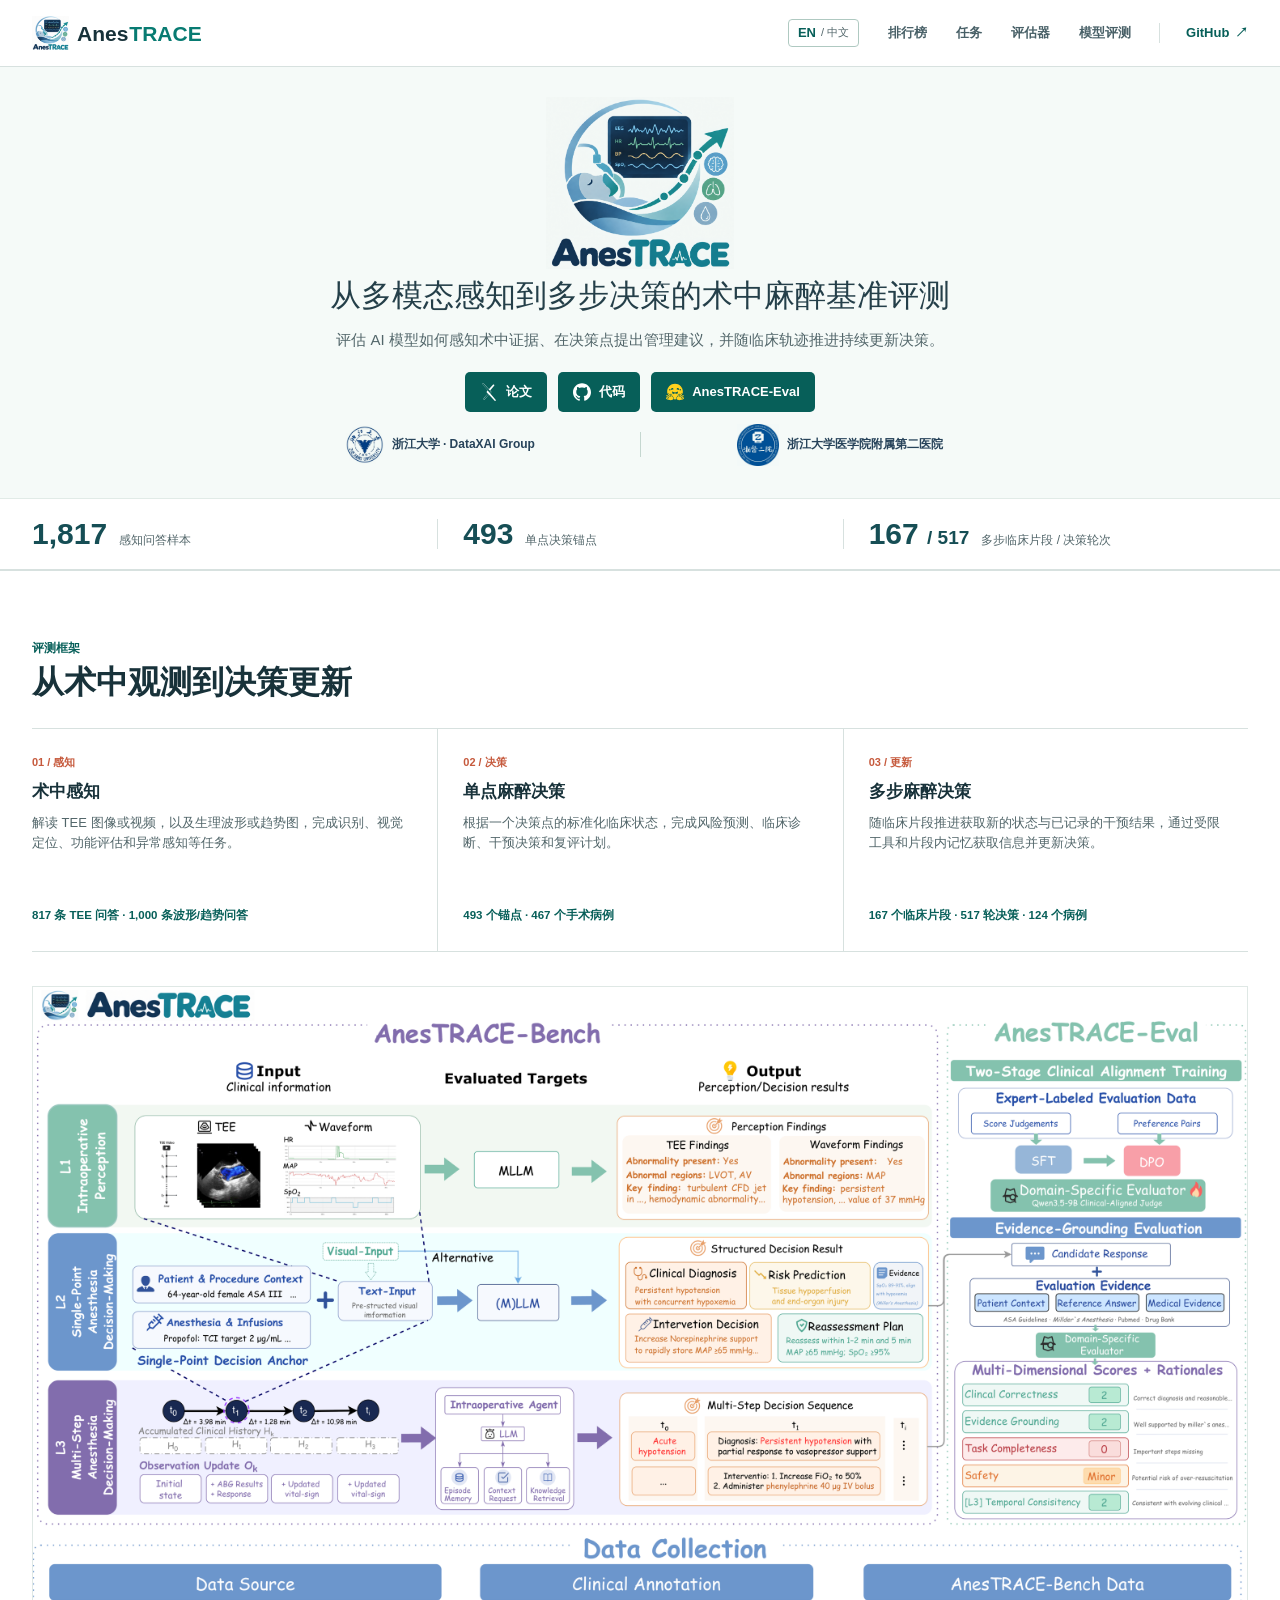
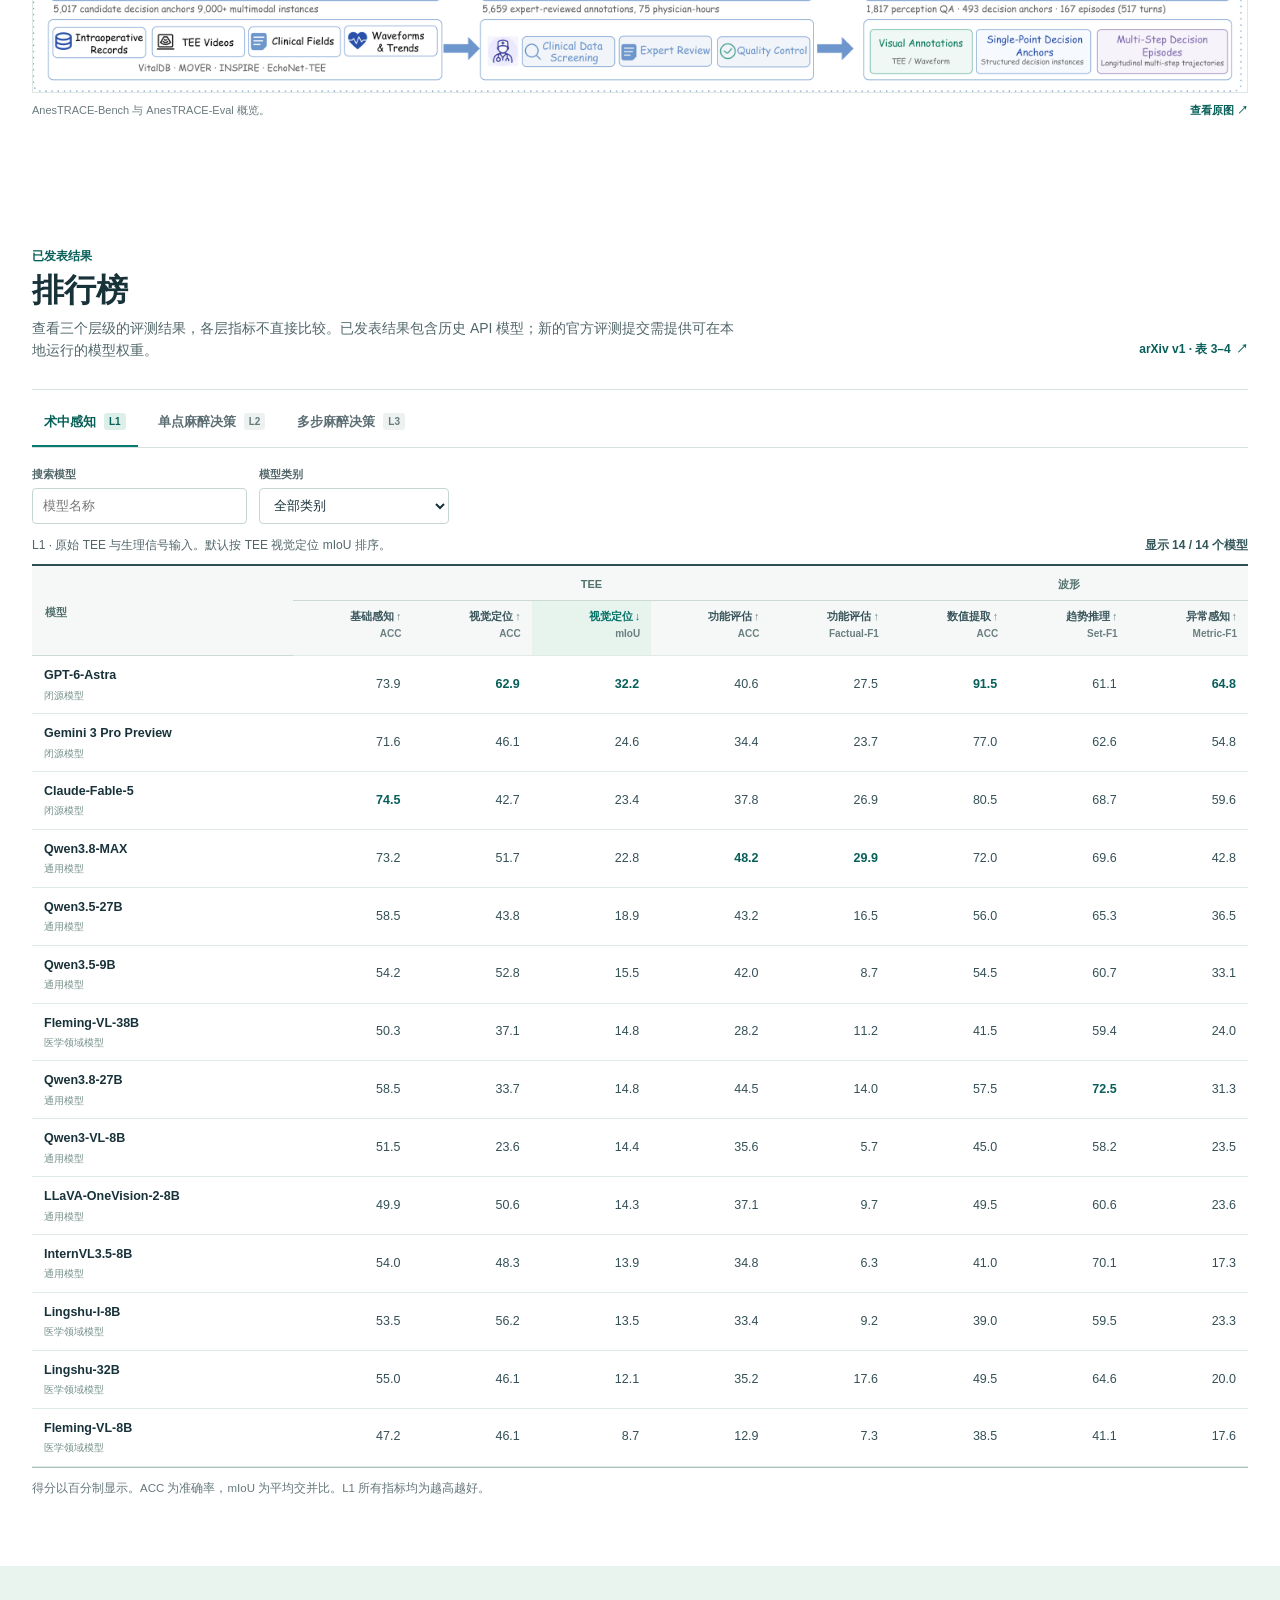
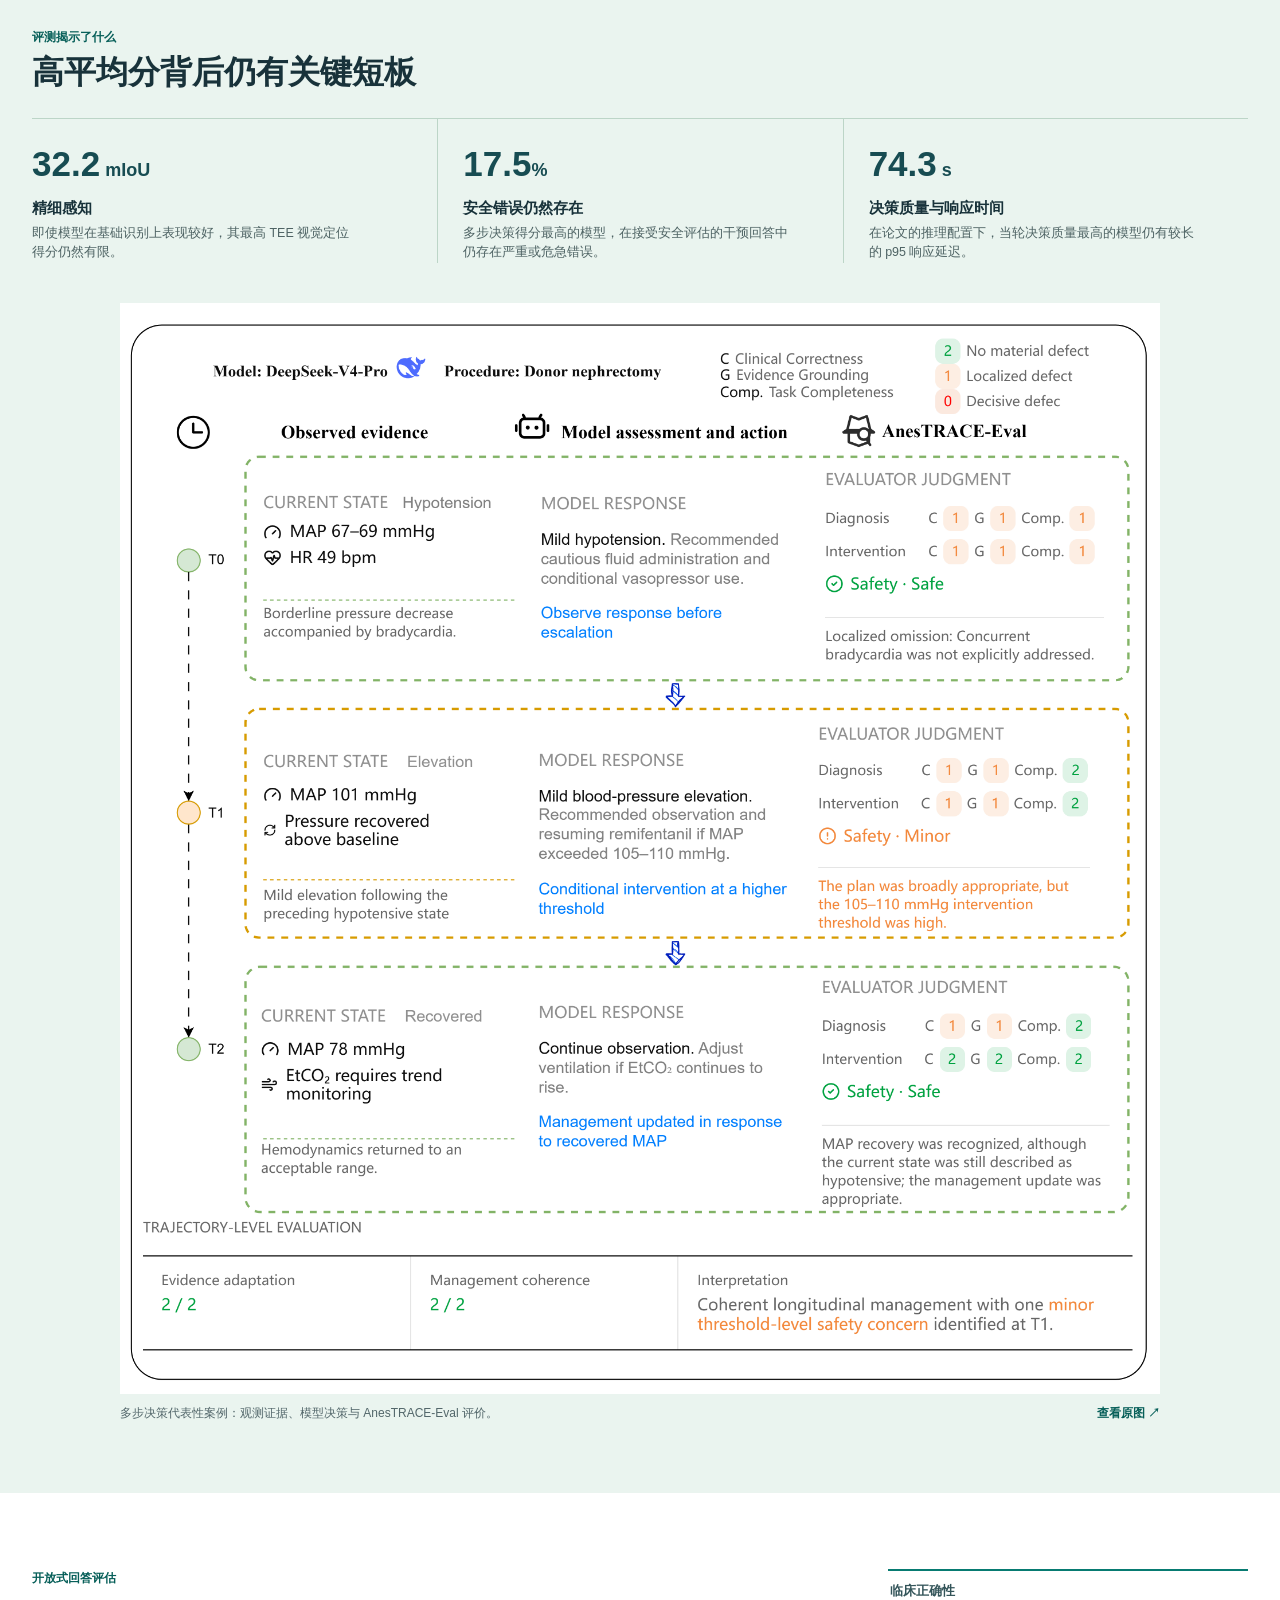
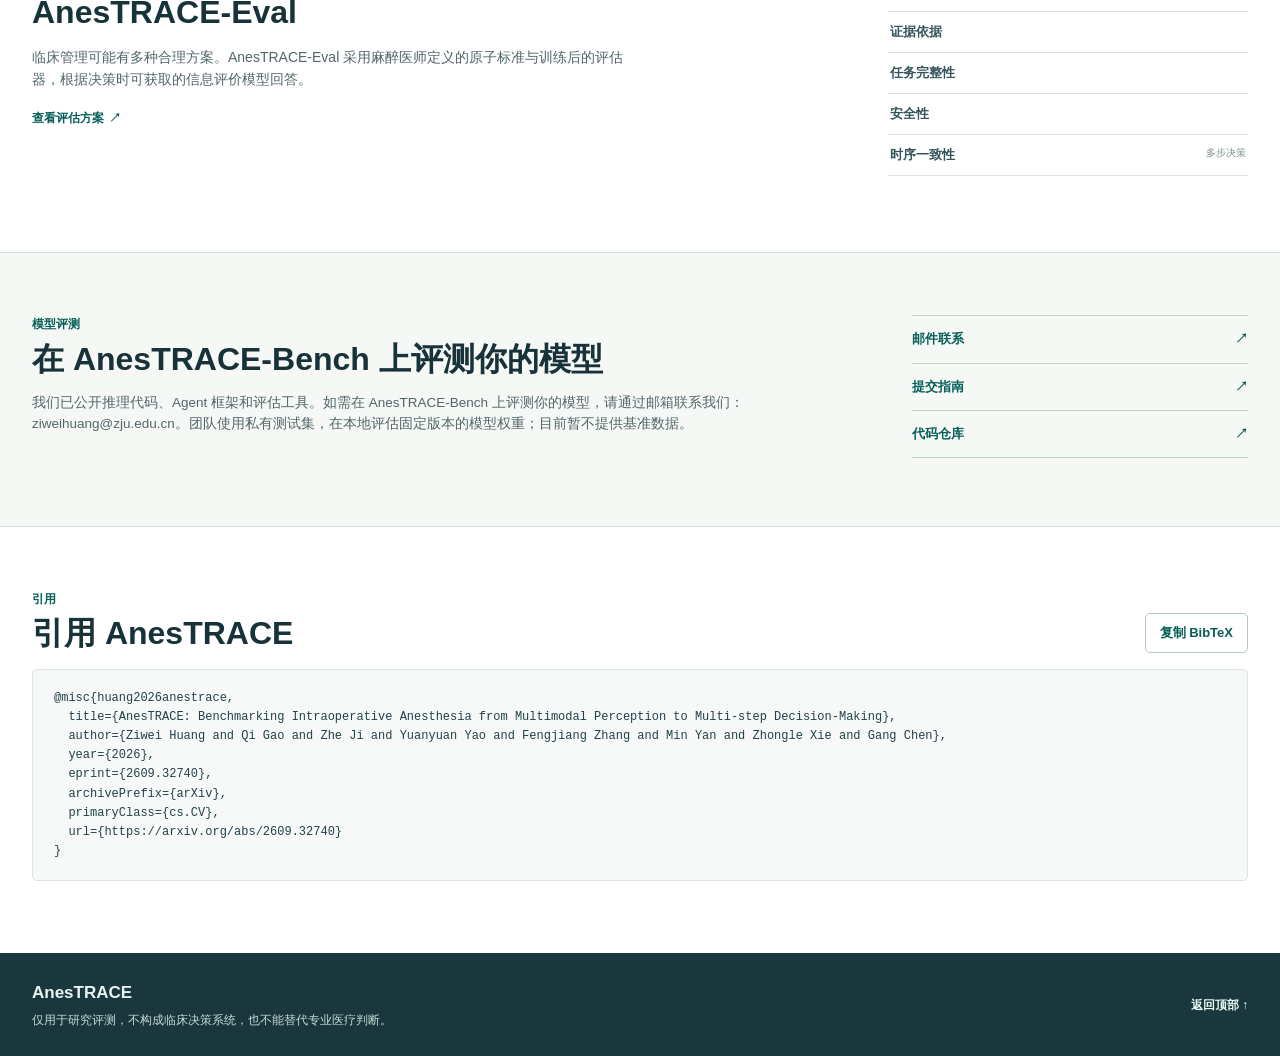
==== docs/zh.html @ 42a44058 "update website" ====
<!doctype html>
<html lang="zh-CN">
  <head>
    <meta charset="utf-8">
    <meta name="viewport" content="width=device-width, initial-scale=1">
    <meta name="theme-color" content="#f7faf8">
    <meta name="description" content="AnesTRACE 从术中多模态感知、单点麻醉决策和多步决策三个层级评估模型。查看论文、评测结果及模型提交方式。">
    <link rel="canonical" href="https://zjudbxai.github.io/AnesTRACE/zh.html">
    <link rel="alternate" hreflang="en" href="https://zjudbxai.github.io/AnesTRACE/">
    <link rel="alternate" hreflang="zh-CN" href="https://zjudbxai.github.io/AnesTRACE/zh.html">
    <link rel="icon" href="assets/favicon.svg" type="image/svg+xml">
    <link rel="stylesheet" href="styles.css">
    <script src="leaderboard-data.js" defer></script>
    <script src="app.js" defer></script>
    <title>AnesTRACE | 术中麻醉基准评测</title>
  </head>
  <body>
    <a class="skip-link" href="#main">跳转至正文</a>
    <header class="site-header">
      <div class="shell header-inner">
        <a class="brand" href="#top" aria-label="AnesTRACE 首页"><img class="brand-image" src="assets/anestrace-primary-logo.png" alt="" width="1165" height="1067">Anes<span>TRACE</span></a>
        <nav class="site-nav" aria-label="主导航">
          <a class="language-switch" href="index.html" lang="en" hreflang="en" aria-label="Switch to English">EN <span aria-hidden="true">/ 中文</span></a>
          <a href="#leaderboard">排行榜</a>
          <a href="#benchmark">任务</a>
          <a href="#evaluation">评估器</a>
          <a href="#access">模型评测</a>
        </nav>
        <a class="header-code" href="https://github.com/zjuDBxAI/AnesTRACE" target="_blank" rel="noopener noreferrer">GitHub <span aria-hidden="true">↗</span></a>
      </div>
    </header>

    <main id="main">
      <section class="hero" id="top" aria-labelledby="hero-heading">
        <div class="shell hero-inner">
          <h1 id="hero-heading"><img class="hero-logo" src="assets/anestrace-primary-logo.png" alt="AnesTRACE" width="1165" height="1067"></h1>
          <p class="paper-title">从多模态感知到多步决策的术中麻醉基准评测</p>
          <p class="hero-description">评估 AI 模型如何感知术中证据、在决策点提出管理建议，并随临床轨迹推进持续更新决策。</p>
          <div class="hero-actions" aria-label="论文资源">
            <a class="button button-primary" href="https://arxiv.org/pdf/2609.32740" target="_blank" rel="noopener noreferrer"><img class="button-icon" src="assets/anestrace-arxiv-icon.svg" alt="" width="24" height="24">论文</a>
            <a class="button button-primary" href="https://github.com/zjuDBxAI/AnesTRACE" target="_blank" rel="noopener noreferrer"><img class="button-icon" src="assets/anestrace-github-icon.svg" alt="" width="24" height="24">代码</a>
            <a class="button button-primary" href="https://huggingface.co/DataXAI/AnesTRACE-Eval" target="_blank" rel="noopener noreferrer"><img class="button-icon button-icon-color" src="assets/anestrace-huggingface-icon.svg" alt="" width="24" height="24">AnesTRACE-Eval</a>
          </div>
          <div class="affiliations" aria-label="研究单位">
            <a class="affiliation affiliation-zju" href="https://www.zju.edu.cn/" target="_blank" rel="noopener noreferrer" title="浙江大学 · DataXAI Group">
              <img src="assets/zhejiang-university.png" alt="浙江大学校徽" width="318" height="253">
              <span>浙江大学 · DataXAI Group</span>
            </a>
            <span class="affiliation-divider" aria-hidden="true"></span>
            <a class="affiliation affiliation-sahzu" href="https://en.z2hospital.com/" target="_blank" rel="noopener noreferrer" title="浙江大学医学院附属第二医院">
              <img class="hospital-emblem" src="assets/Zhe.jpg" alt="浙江大学医学院附属第二医院院徽" width="800" height="800">
              <span>浙江大学医学院附属第二医院</span>
            </a>
          </div>
        </div>
      </section>

      <div class="facts-band" aria-label="基准规模">
        <div class="shell facts-grid">
          <div class="fact"><span class="fact-value">1,817</span><span class="fact-label">感知问答样本</span></div>
          <div class="fact"><span class="fact-value">493</span><span class="fact-label">单点决策锚点</span></div>
          <div class="fact"><span class="fact-value">167 <small>/ 517</small></span><span class="fact-label">多步临床片段 / 决策轮次</span></div>
        </div>
      </div>

      <section class="section benchmark-section" id="benchmark" aria-labelledby="benchmark-heading">
        <div class="shell">
          <div class="section-heading narrow-heading">
            <div><p class="section-kicker">评测框架</p><h2 id="benchmark-heading">从术中观测到决策更新</h2></div>
          </div>
          <div class="level-grid">
            <article class="level"><p class="level-number">01 / 感知</p><h3>术中感知</h3><p>解读 TEE 图像或视频，以及生理波形或趋势图，完成识别、视觉定位、功能评估和异常感知等任务。</p><span class="level-count">817 条 TEE 问答 · 1,000 条波形/趋势问答</span></article>
            <article class="level"><p class="level-number">02 / 决策</p><h3>单点麻醉决策</h3><p>根据一个决策点的标准化临床状态，完成风险预测、临床诊断、干预决策和复评计划。</p><span class="level-count">493 个锚点 · 467 个手术病例</span></article>
            <article class="level"><p class="level-number">03 / 更新</p><h3>多步麻醉决策</h3><p>随临床片段推进获取新的状态与已记录的干预结果，通过受限工具和片段内记忆获取信息并更新决策。</p><span class="level-count">167 个临床片段 · 517 轮决策 · 124 个病例</span></article>
          </div>
          <figure class="overview-figure">
            <a href="assets/anestrace-overview.png" target="_blank" rel="noopener noreferrer" aria-label="查看 AnesTRACE 概览原图"><img src="assets/anestrace-overview-preview.png" alt="AnesTRACE 概览：三个评测层级、专家审核的数据流程和 AnesTRACE-Eval" width="3000" height="1741"></a>
            <figcaption>AnesTRACE-Bench 与 AnesTRACE-Eval 概览。 <a href="assets/anestrace-overview.png" target="_blank" rel="noopener noreferrer">查看原图 <span aria-hidden="true">↗</span></a></figcaption>
          </figure>
        </div>
      </section>

      <section class="section leaderboard-section" id="leaderboard" aria-labelledby="leaderboard-heading">
        <div class="shell">
          <div class="section-heading">
            <div>
              <p class="section-kicker">已发表结果</p>
              <h2 id="leaderboard-heading">排行榜</h2>
              <p class="section-intro">查看三个层级的评测结果，各层指标不直接比较。已发表结果包含历史 API 模型；新的官方评测提交需提供可在本地运行的模型权重。</p>
            </div>
            <a class="source-link" href="https://arxiv.org/pdf/2609.32740v1" target="_blank" rel="noopener noreferrer">arXiv v1 · 表 3–4 <span aria-hidden="true">↗</span></a>
          </div>

          <div class="leaderboard-controls">
            <div class="tabs" role="tablist" aria-label="评测层级">
              <button class="tab" type="button" role="tab" id="tab-perception" aria-controls="leaderboard-panel" aria-selected="true" data-level="perception">术中感知 <span>L1</span></button>
              <button class="tab" type="button" role="tab" id="tab-single" aria-controls="leaderboard-panel" aria-selected="false" data-level="single" tabindex="-1">单点麻醉决策 <span>L2</span></button>
              <button class="tab" type="button" role="tab" id="tab-multi" aria-controls="leaderboard-panel" aria-selected="false" data-level="multi" tabindex="-1">多步麻醉决策 <span>L3</span></button>
            </div>
            <div class="filters">
              <label class="field" for="model-search"><span>搜索模型</span><input id="model-search" type="search" placeholder="模型名称" autocomplete="off"></label>
              <label class="field" for="category-filter"><span>模型类别</span><select id="category-filter"><option value="all">全部类别</option><option value="proprietary">闭源模型</option><option value="general">通用模型</option><option value="medical">医学领域模型</option></select></label>
            </div>
          </div>
          <div id="leaderboard-panel" role="tabpanel" aria-labelledby="tab-perception">
            <div class="table-meta"><p id="table-context" aria-live="polite"></p><p id="table-count" aria-live="polite"></p></div>
            <div class="table-scroll" tabindex="0" role="region" aria-label="可横向滚动的排行榜">
              <table id="leaderboard-table"><caption class="sr-only">AnesTRACE-Bench 已发表模型评测结果</caption><thead></thead><tbody></tbody></table>
            </div>
            <p class="table-footnote" id="table-footnote"></p>
          </div>
        </div>
      </section>

      <section class="section findings-section" aria-labelledby="findings-heading">
        <div class="shell">
          <p class="section-kicker">评测揭示了什么</p>
          <h2 id="findings-heading">高平均分背后仍有关键短板</h2>
          <div class="findings-grid">
            <div class="finding"><span class="finding-number">32.2<span class="finding-unit"> mIoU</span></span><h3>精细感知</h3><p>即使模型在基础识别上表现较好，其最高 TEE 视觉定位得分仍然有限。</p></div>
            <div class="finding"><span class="finding-number">17.5<span class="finding-unit">%</span></span><h3>安全错误仍然存在</h3><p>多步决策得分最高的模型，在接受安全评估的干预回答中仍存在严重或危急错误。</p></div>
            <div class="finding"><span class="finding-number">74.3<span class="finding-unit"> s</span></span><h3>决策质量与响应时间</h3><p>在论文的推理配置下，当轮决策质量最高的模型仍有较长的 p95 响应延迟。</p></div>
          </div>
          <figure class="case-study-figure">
            <div class="case-study-scroll" tabindex="0" role="region" aria-label="可横向滚动的多步决策案例图">
              <a href="assets/representative-l3-evaluation-trajectory.png" target="_blank" rel="noopener noreferrer" aria-label="查看多步决策案例原图"><img src="assets/representative-l3-evaluation-trajectory.png" alt="DeepSeek-V4-Pro 代表性临床片段：三个决策点的观测证据、模型决策和 AnesTRACE-Eval 评价" width="3628" height="3808" loading="lazy"></a>
            </div>
            <figcaption>多步决策代表性案例：观测证据、模型决策与 AnesTRACE-Eval 评价。 <a href="assets/representative-l3-evaluation-trajectory.png" target="_blank" rel="noopener noreferrer">查看原图 <span aria-hidden="true">↗</span></a></figcaption>
          </figure>
        </div>
      </section>

      <section class="section eval-section" id="evaluation" aria-labelledby="evaluation-heading">
        <div class="shell eval-layout">
          <div><p class="section-kicker">开放式回答评估</p><h2 id="evaluation-heading">AnesTRACE-Eval</h2><p>临床管理可能有多种合理方案。AnesTRACE-Eval 采用麻醉医师定义的原子标准与训练后的评估器，根据决策时可获取的信息评价模型回答。</p><a class="text-link" href="https://arxiv.org/pdf/2609.32740" target="_blank" rel="noopener noreferrer">查看评估方案 <span aria-hidden="true">↗</span></a></div>
          <div class="eval-dimensions" aria-label="评估维度"><span>临床正确性</span><span>证据依据</span><span>任务完整性</span><span>安全性</span><span>时序一致性 <small>多步决策</small></span></div>
        </div>
      </section>

      <section class="section access-section" id="access" aria-labelledby="access-heading">
        <div class="shell access-layout">
          <div>
            <p class="section-kicker">模型评测</p>
            <h2 id="access-heading">在 AnesTRACE-Bench 上评测你的模型</h2>
            <p>我们已公开推理代码、Agent 框架和评估工具。如需在 AnesTRACE-Bench 上评测你的模型，请通过邮箱联系我们：<a href="mailto:ziweihuang@zju.edu.cn">ziweihuang@zju.edu.cn</a>。团队使用私有测试集，在本地评估固定版本的模型权重；目前暂不提供基准数据。</p>
          </div>
          <div class="access-links">
            <a href="mailto:ziweihuang@zju.edu.cn">邮件联系 <span aria-hidden="true">↗</span></a>
            <a href="https://github.com/zjuDBxAI/AnesTRACE/blob/main/README.md" target="_blank" rel="noopener noreferrer">提交指南 <span aria-hidden="true">↗</span></a>
            <a href="https://github.com/zjuDBxAI/AnesTRACE" target="_blank" rel="noopener noreferrer">代码仓库 <span aria-hidden="true">↗</span></a>
          </div>
        </div>
      </section>

      <section class="section citation-section" id="citation" aria-labelledby="citation-heading">
        <div class="shell"><div class="citation-heading"><div><p class="section-kicker">引用</p><h2 id="citation-heading">引用 AnesTRACE</h2></div><button id="copy-citation" class="button button-outline" type="button">复制 BibTeX</button></div><pre id="bibtex"><code>@misc{huang2026anestrace,
  title={AnesTRACE: Benchmarking Intraoperative Anesthesia from Multimodal Perception to Multi-step Decision-Making},
  author={Ziwei Huang and Qi Gao and Zhe Ji and Yuanyuan Yao and Fengjiang Zhang and Min Yan and Zhongle Xie and Gang Chen},
  year={2026},
  eprint={2609.32740},
  archivePrefix={arXiv},
  primaryClass={cs.CV},
  url={https://arxiv.org/abs/2609.32740}
}</code></pre></div>
      </section>
    </main>

    <footer class="site-footer"><div class="shell footer-inner"><div><strong>AnesTRACE</strong><p>仅用于研究评测，不构成临床决策系统，也不能替代专业医疗判断。</p></div><a href="#top">返回顶部 ↑</a></div></footer>
  </body>
</html>
---- docs/styles.css ----
:root {
  color-scheme: light;
  --ink: #18323a;
  --muted: #52666a;
  --line: #d7e1df;
  --teal: #087b72;
  --teal-dark: #075f59;
  --coral: #c65a3d;
  --paper: #ffffff;
  --mist: #f2f8f5;
  --blue: #335f86;
}

* { box-sizing: border-box; }
html { scroll-behavior: smooth; }
body { margin: 0; background: var(--paper); color: var(--ink); font-family: -apple-system, BlinkMacSystemFont, "Segoe UI", Arial, sans-serif; line-height: 1.55; }
button, input, select { font: inherit; }
button { cursor: pointer; }
a { color: inherit; text-decoration: none; }
a:hover { color: var(--teal-dark); }
img { max-width: 100%; }
::selection { background: #b8e7da; color: #102a30; }
:focus-visible { outline: 3px solid #1a9690; outline-offset: 3px; }
.shell { width: min(100% - 64px, 1320px); margin-inline: auto; }
.sr-only { position: absolute; width: 1px; height: 1px; padding: 0; margin: -1px; overflow: hidden; clip: rect(0, 0, 0, 0); white-space: nowrap; border: 0; }
.skip-link { position: absolute; top: -80px; left: 16px; z-index: 30; background: var(--ink); color: white; padding: 10px 14px; }
.skip-link:focus { top: 12px; }

.site-header { position: sticky; top: 0; z-index: 20; background: rgba(255, 255, 255, .96); border-bottom: 1px solid var(--line); backdrop-filter: blur(10px); }
.header-inner { display: flex; align-items: center; min-height: 66px; gap: 28px; }
.brand { display: inline-flex; align-items: center; gap: 1px; font-size: 21px; font-weight: 760; line-height: 1; white-space: nowrap; }
.brand span:last-child { color: var(--teal); }
.brand-image { display: block; width: 37px; height: 34px; margin-right: 7px; object-fit: contain; }
.site-nav { display: flex; align-items: center; gap: 29px; margin-left: auto; font-size: 13px; font-weight: 650; }
.site-nav a { color: #486067; padding-block: 23px; white-space: nowrap; }
.site-nav a:hover { color: var(--teal); }
.site-nav .language-switch { display: inline-flex; align-items: center; gap: 5px; padding: 5px 9px; border: 1px solid #afc9c1; border-radius: 4px; color: var(--teal-dark); line-height: 1.2; }
.language-switch span { color: var(--muted); font-size: 11px; font-weight: 450; }
.site-nav .language-switch:hover { background: #e7f4ef; }
.header-code { color: var(--teal-dark); border-left: 1px solid var(--line); padding-left: 26px; font-size: 13px; font-weight: 720; white-space: nowrap; }
.header-code span, .source-link span, .button span, .text-link span, .access-links span { margin-left: 2px; }

.hero { background: #f5faf8; border-bottom: 1px solid #e1ebe7; }
.hero-inner { display: flex; flex-direction: column; align-items: center; padding-block: 30px 32px; text-align: center; }
.section-kicker { margin: 0; color: var(--teal-dark); font-size: 12px; font-weight: 760; text-transform: uppercase; }
.hero h1 { margin: 0 0 8px; line-height: 0; }
.hero-logo { display: block; width: 188px; height: auto; mix-blend-mode: multiply; }
.paper-title { max-width: 880px; margin: 0; font-family: Georgia, "Times New Roman", serif; font-size: clamp(21px, 2.65vw, 31px); line-height: 1.23; color: #243f49; }
.hero-description { max-width: 850px; margin: 13px 0 0; font-size: 15px; color: var(--muted); }
.hero-actions { display: flex; align-items: center; justify-content: center; gap: 11px; flex-wrap: wrap; margin-top: 20px; }
.button { display: inline-flex; align-items: center; justify-content: center; gap: 8px; min-height: 40px; padding: 8px 14px; border: 1px solid transparent; border-radius: 5px; font-size: 13px; font-weight: 730; line-height: 1.2; white-space: nowrap; transition: background .18s, border-color .18s, color .18s; }
.button-icon { display: block; width: 18px; height: 18px; flex: none; }
.button-primary .button-icon { filter: brightness(0) invert(1); }
.button-primary .button-icon-color { filter: none; }
.button-primary { background: var(--teal-dark); color: white; }
.button-primary:hover { background: #064e49; color: white; }
.button-outline { background: white; border-color: #afc9c1; color: var(--teal-dark); }
.button-outline:hover { background: #e7f4ef; border-color: var(--teal); }
.button-eval { background: #244a5a; border-color: #244a5a; color: white; }
.button-eval:hover { background: #183b4b; border-color: #183b4b; color: white; }
.button-link { color: var(--teal-dark); padding-inline: 10px; }
.button-link:hover { background: #e2f2ea; }
.authors { display: flex; flex-wrap: wrap; justify-content: center; column-gap: 15px; row-gap: 1px; max-width: 1080px; margin: 22px 0 0; color: #304d54; font-size: 15.5px; font-weight: 620; line-height: 1.55; }
.authors span { white-space: nowrap; }
.authors .corresponding-icon { display: inline-block; margin-left: 3px; color: var(--teal-dark); font-size: .9em; line-height: 1; vertical-align: super; }
.authors sup, .author-affiliations sup { margin-left: 2px; font-size: .68em; line-height: 0; }
.author-affiliations { display: flex; flex-wrap: wrap; justify-content: center; gap: 3px 20px; max-width: 1100px; margin: 9px 0 0; color: #52666a; font-size: 12px; line-height: 1.5; }
.author-note { margin: 2px 0 0; color: #738487; font-size: 11px; }
.affiliations { display: grid; grid-template-columns: minmax(0, 1fr) 1px minmax(0, 1fr); align-items: center; gap: 20px; width: min(100%, 760px); margin-top: 12px; }
.affiliation { display: inline-flex; align-items: center; justify-self: center; gap: 8px; min-height: 42px; }
.affiliation img { mix-blend-mode: multiply; }
.affiliation-zju img { display: block; width: 39px; height: 39px; object-fit: contain; }
.affiliation-zju span { color: #27435a; font-size: 12px; font-weight: 700; }
.affiliation-zju span { max-width: 300px; text-align: left; line-height: 1.3; }
.affiliation-divider { height: 25px; border-left: 1px solid #c5d7d0; }
.hospital-emblem { display: block; width: 42px; height: 42px; object-fit: contain; }
.affiliation-sahzu span { max-width: 310px; color: #27435a; font-size: 12px; font-weight: 700; line-height: 1.3; text-align: left; }

.facts-band { background: #fff; border-bottom: 1px solid var(--line); }
.facts-grid { display: grid; grid-template-columns: repeat(3, 1fr); padding-block: 20px; }
.fact { display: flex; align-items: baseline; gap: 12px; min-width: 0; padding-inline: 25px; border-left: 1px solid var(--line); }
.fact:first-child { padding-left: 0; border-left: 0; }
.fact-value { color: #164e55; font-size: 30px; font-weight: 760; line-height: 1; white-space: nowrap; }
.fact-value small { font-size: 19px; }
.fact-label { color: var(--muted); font-size: 12px; line-height: 1.25; }

.section { scroll-margin-top: 78px; }
.leaderboard-section { padding-block: 51px 69px; }
.section-heading { display: flex; align-items: end; justify-content: space-between; gap: 24px; margin-bottom: 27px; }
.section-heading h2, .findings-section h2, .eval-section h2, .access-section h2, .citation-section h2 { margin: 7px 0 0; font-size: clamp(25px, 2.5vw, 32px); line-height: 1.16; font-weight: 730; }
.section-intro { max-width: 710px; margin: 9px 0 0; color: var(--muted); font-size: 14px; }
.source-link { color: var(--teal-dark); font-size: 12px; font-weight: 720; white-space: nowrap; padding-bottom: 3px; }
.leaderboard-controls { border-top: 1px solid var(--line); }
.tabs { display: flex; gap: 8px; overflow-x: auto; padding-top: 14px; border-bottom: 1px solid var(--line); }
.tab { position: relative; display: flex; align-items: center; gap: 8px; flex: 0 0 auto; min-height: 43px; padding: 4px 12px 11px; background: transparent; border: 0; color: #5b6e73; font-size: 13px; font-weight: 690; white-space: nowrap; }
.tab span { padding: 1px 5px; background: #edf2f0; border-radius: 3px; color: #667a7d; font-size: 10px; }
.tab[aria-selected="true"] { color: var(--teal-dark); }
.tab[aria-selected="true"]::after { content: ""; position: absolute; bottom: -1px; left: 0; right: 0; height: 3px; background: var(--teal); }
.tab[aria-selected="true"] span { color: var(--teal-dark); background: #dcefe8; }
.filters { display: flex; align-items: end; gap: 12px; flex-wrap: wrap; padding-block: 18px 12px; }
.field { display: flex; flex-direction: column; gap: 5px; color: #53676a; font-size: 11px; font-weight: 720; }
.field input, .field select { width: 215px; height: 36px; padding: 6px 10px; border: 1px solid #c6d6d1; border-radius: 4px; outline: none; background: white; color: var(--ink); font-size: 13px; font-weight: 450; }
.field input:focus, .field select:focus { border-color: var(--teal); box-shadow: 0 0 0 3px #d5eee6; }
.field select { width: 190px; }
.table-meta { display: flex; align-items: baseline; justify-content: space-between; gap: 18px; margin-bottom: 10px; color: var(--muted); font-size: 12px; }
.table-meta p { margin: 0; }
.table-meta p:last-child { white-space: nowrap; font-weight: 720; color: #33565b; }
.table-scroll { overflow-x: auto; border-top: 2px solid #2e4f53; border-bottom: 1px solid #aac0b9; scrollbar-color: #aac7bd #f0f5f2; }
table { width: 100%; min-width: 1100px; border-collapse: collapse; font-variant-numeric: tabular-nums; }
thead { background: #f5f8f7; }
th, td { border-bottom: 1px solid #e2eae7; }
thead .group-row th { padding: 10px 13px 7px; border-bottom: 1px solid #ccdad5; color: #52706c; font-size: 11px; font-weight: 750; text-align: center; text-transform: uppercase; }
thead .group-row th:first-child { text-align: left; }
thead .metric-row th { padding: 0; color: #38545a; font-size: 11px; font-weight: 700; text-align: right; vertical-align: bottom; }
.sort-button { display: flex; flex-direction: column; align-items: flex-end; width: 100%; min-width: 96px; min-height: 54px; padding: 9px 11px; border: 0; background: none; color: inherit; text-align: right; line-height: 1.22; }
.sort-button:hover { background: #e5f1eb; color: #075f59; }
.sort-button .sort-label { white-space: nowrap; }
.sort-button .sort-unit { margin-top: 4px; color: #6b7e80; font-size: 10px; font-weight: 570; }
.sort-button .sort-arrow { margin-left: 2px; color: #6a8684; }
.sort-button.active { color: #006f64; background: #e7f4ee; }
.sort-button.active .sort-arrow { color: #007a6e; }
tbody th { color: var(--ink); font-size: 12.5px; font-weight: 700; text-align: left; }
tbody td { text-align: right; font-size: 12.5px; color: #345057; }
tbody th, tbody td { padding: 10px 12px; }
tbody tr:hover { background: #f3f9f5; }
thead .group-row th:first-child, tbody th:first-child { position: sticky; left: 0; z-index: 1; min-width: 210px; max-width: 250px; background: #fff; box-shadow: 1px 0 0 #dce6e1; }
thead .group-row th:first-child { z-index: 3; background: #f5f8f7; }
tbody tr:hover th:first-child { background: #f3f9f5; }
.model-name { display: block; overflow-wrap: anywhere; }
.model-category { display: block; margin-top: 2px; color: #75908b; font-size: 10px; font-weight: 580; }
.best-value { color: #075f59; font-weight: 780; }
.empty-row td { padding: 32px; text-align: center; color: var(--muted); }
.table-footnote { max-width: 940px; margin: 12px 0 0; color: #647679; font-size: 11.5px; }

.benchmark-section { padding-block: 68px 77px; border-top: 1px solid var(--line); }
.narrow-heading { margin-bottom: 27px; }
.level-grid { display: grid; grid-template-columns: repeat(3, minmax(0, 1fr)); border-top: 1px solid var(--line); border-bottom: 1px solid var(--line); }
.level { padding: 25px 25px 26px; border-left: 1px solid var(--line); }
.level:first-child { padding-left: 0; border-left: 0; }
.level-number { margin: 0 0 11px; color: var(--coral); font-size: 11px; font-weight: 780; text-transform: uppercase; }
.level h3 { margin: 0 0 10px; font-size: 17px; line-height: 1.22; }
.level p:not(.level-number) { min-height: 79px; margin: 0; color: var(--muted); font-size: 13px; }
.level-count { display: block; margin-top: 15px; color: var(--teal-dark); font-size: 11.5px; font-weight: 730; }
.overview-figure { margin: 34px 0 0; }
.overview-figure > a { display: block; border: 1px solid #dfe8e5; background: white; }
.overview-figure img { display: block; width: 100%; height: auto; }
.overview-figure figcaption { display: flex; justify-content: space-between; gap: 12px; margin-top: 9px; color: #6a7a7e; font-size: 11px; }
.overview-figure figcaption a { color: var(--teal-dark); font-weight: 710; white-space: nowrap; }

.findings-section { padding-block: 62px 70px; background: #eaf4ef; }
.findings-section h2 { margin-bottom: 27px; }
.findings-grid { display: grid; grid-template-columns: repeat(3, minmax(0, 1fr)); border-top: 1px solid #bcd5c7; }
.finding { padding: 26px 25px 0; border-left: 1px solid #bcd5c7; }
.finding:first-child { padding-left: 0; border-left: 0; }
.finding-number { display: block; color: #174c52; font-size: 35px; font-weight: 760; line-height: 1.1; }
.finding-unit { font-size: 18px; }
.finding h3 { margin: 12px 0 5px; font-size: 15px; }
.finding p { max-width: 330px; margin: 0; color: #4d6263; font-size: 12.5px; }
.case-study-figure { max-width: 1040px; margin: 40px auto 0; }
.case-study-scroll { overflow-x: auto; background: white; scrollbar-color: #aac7bd #f0f5f2; }
.case-study-scroll a { display: block; }
.case-study-scroll img { display: block; width: 100%; min-width: 680px; height: auto; }
.case-study-figure figcaption { display: flex; justify-content: space-between; gap: 16px; margin-top: 10px; color: var(--muted); font-size: 12px; }
.case-study-figure figcaption a { color: var(--teal-dark); font-weight: 700; white-space: nowrap; }
html[lang="zh-CN"] body { font-family: -apple-system, BlinkMacSystemFont, "Segoe UI", "PingFang SC", "Microsoft YaHei", sans-serif; }
html[lang="zh-CN"] .paper-title { font-family: "Songti SC", "Noto Serif CJK SC", Georgia, serif; }

.eval-section { padding-block: 76px; }
.eval-layout { display: grid; grid-template-columns: minmax(0, 1.35fr) minmax(270px, .65fr); gap: 9%; align-items: start; }
.eval-layout p:not(.section-kicker) { max-width: 610px; margin: 16px 0 14px; color: var(--muted); font-size: 14px; }
.text-link { color: var(--teal-dark); font-size: 12px; font-weight: 750; }
.eval-dimensions { display: grid; border-top: 2px solid var(--teal); }
.eval-dimensions span { display: flex; justify-content: space-between; gap: 10px; padding: 10px 2px; border-bottom: 1px solid var(--line); color: #335459; font-size: 13px; font-weight: 640; }
.eval-dimensions small { color: #7a8d8f; font-size: 10px; font-weight: 580; white-space: nowrap; }

.access-section { padding-block: 62px 68px; background: #f6f8f6; border-top: 1px solid var(--line); border-bottom: 1px solid var(--line); }
.access-layout { display: grid; grid-template-columns: minmax(0, 1.4fr) minmax(230px, .6fr); gap: 8%; }
.access-section h2 { max-width: 730px; }
.access-section p:not(.section-kicker) { max-width: 750px; margin: 15px 0 0; color: var(--muted); font-size: 13.5px; }
.access-links { align-self: center; border-top: 1px solid #bed2c9; }
.access-links a { display: flex; justify-content: space-between; padding: 13px 0; border-bottom: 1px solid #bed2c9; color: var(--teal-dark); font-size: 13px; font-weight: 730; }

.citation-section { padding-block: 63px 72px; }
.citation-heading { display: flex; align-items: end; justify-content: space-between; gap: 14px; margin-bottom: 16px; }
.citation-section pre { overflow-x: auto; margin: 0; padding: 19px 21px; border: 1px solid #d9e5df; border-radius: 5px; background: #f6f9f7; color: #23414a; font-size: 12px; line-height: 1.6; }
.site-footer { background: #19373d; color: #eaf4f0; }
.footer-inner { display: flex; align-items: center; justify-content: space-between; gap: 20px; padding-block: 27px; }
.footer-inner strong { font-size: 17px; }
.footer-inner p { margin: 5px 0 0; color: #c9dad7; font-size: 11.5px; }
.footer-inner a { color: #e8faf3; font-size: 12px; font-weight: 700; white-space: nowrap; }

@media (max-width: 920px) {
  .shell { width: min(100% - 40px, 1320px); }
  .site-nav { gap: 16px; }
  .fact { display: block; }
  .fact-label { display: block; margin-top: 5px; }
  .level p:not(.level-number) { min-height: 120px; }
  .level { padding-inline: 18px; }
}

@media (max-width: 720px) {
  .section, .sort-button { scroll-margin-top: 110px; }
  .shell { width: min(100% - 32px, 1320px); }
  .header-inner { display: grid; grid-template-columns: 1fr auto; gap: 0 12px; padding-top: 13px; }
  .brand { font-size: 20px; }
  .site-nav { grid-column: 1 / -1; grid-row: 2; justify-content: space-between; gap: 8px; overflow-x: auto; margin: 0; }
  .site-nav a { padding-block: 12px; }
  .header-code { grid-column: 2; grid-row: 1; border-left: 0; padding: 0; }
  .hero-inner { padding-block: 18px; }
  .hero-logo { width: 145px; }
  .paper-title { max-width: 590px; }
  .hero-description { font-size: 13.5px; line-height: 1.45; }
  .hero-actions { margin-top: 16px; }
  .authors { column-gap: 11px; margin-top: 16px; font-size: 13.5px; }
  .author-affiliations { font-size: 11px; }
  .affiliations { display: flex; flex-direction: column; gap: 7px; width: auto; margin-top: 8px; }
  .affiliation-divider { display: none; }
  .affiliation-sahzu span { max-width: 240px; }
  .facts-grid { padding-block: 16px; }
  .fact { padding-inline: 12px; }
  .fact-value { font-size: 25px; }
  .fact-value small { font-size: 15px; }
  .fact-label { font-size: 10px; }
  .leaderboard-section, .benchmark-section, .eval-section, .citation-section { padding-block: 48px; }
  .section-heading { display: block; }
  .source-link { display: inline-block; margin-top: 13px; }
  .level-grid, .findings-grid { grid-template-columns: 1fr; }
  .level, .finding { padding: 19px 0; border-left: 0; border-top: 1px solid var(--line); }
  .level:first-child, .finding:first-child { border-top: 0; }
  .level p:not(.level-number) { min-height: 0; }
  .findings-section { padding-block: 47px; }
  .finding { padding-bottom: 0; }
  .finding p { max-width: none; }
  .eval-layout, .access-layout { grid-template-columns: 1fr; gap: 27px; }
  .access-section { padding-block: 48px; }
  .overview-figure figcaption { display: block; }
  .overview-figure figcaption a { display: block; margin-top: 5px; }
  .case-study-figure figcaption { display: block; }
  .case-study-figure figcaption a { display: inline-block; margin-top: 5px; }
}

@media (max-width: 480px) {
  thead .group-row th:first-child, tbody th:first-child { position: static; min-width: 140px; max-width: 165px; }
  .paper-title { font-size: 21px; }
  .hero-actions { gap: 7px; }
  .button { min-height: 37px; font-size: 12px; }
  .facts-grid { grid-template-columns: 1fr; gap: 10px; }
  .fact, .fact:first-child { display: flex; align-items: baseline; gap: 10px; padding: 0; border: 0; }
  .fact-label { margin: 0; }
  .filters { display: grid; grid-template-columns: 1fr 1fr; gap: 9px; }
  .field input, .field select { width: 100%; min-width: 0; }
  .table-meta { display: block; }
  .table-meta p:last-child { margin-top: 3px; }
  .citation-heading { align-items: start; }
  .footer-inner { display: block; }
  .footer-inner a { display: inline-block; margin-top: 10px; }
}

@media (prefers-reduced-motion: reduce) {
  html { scroll-behavior: auto; }
  .button { transition: none; }
}
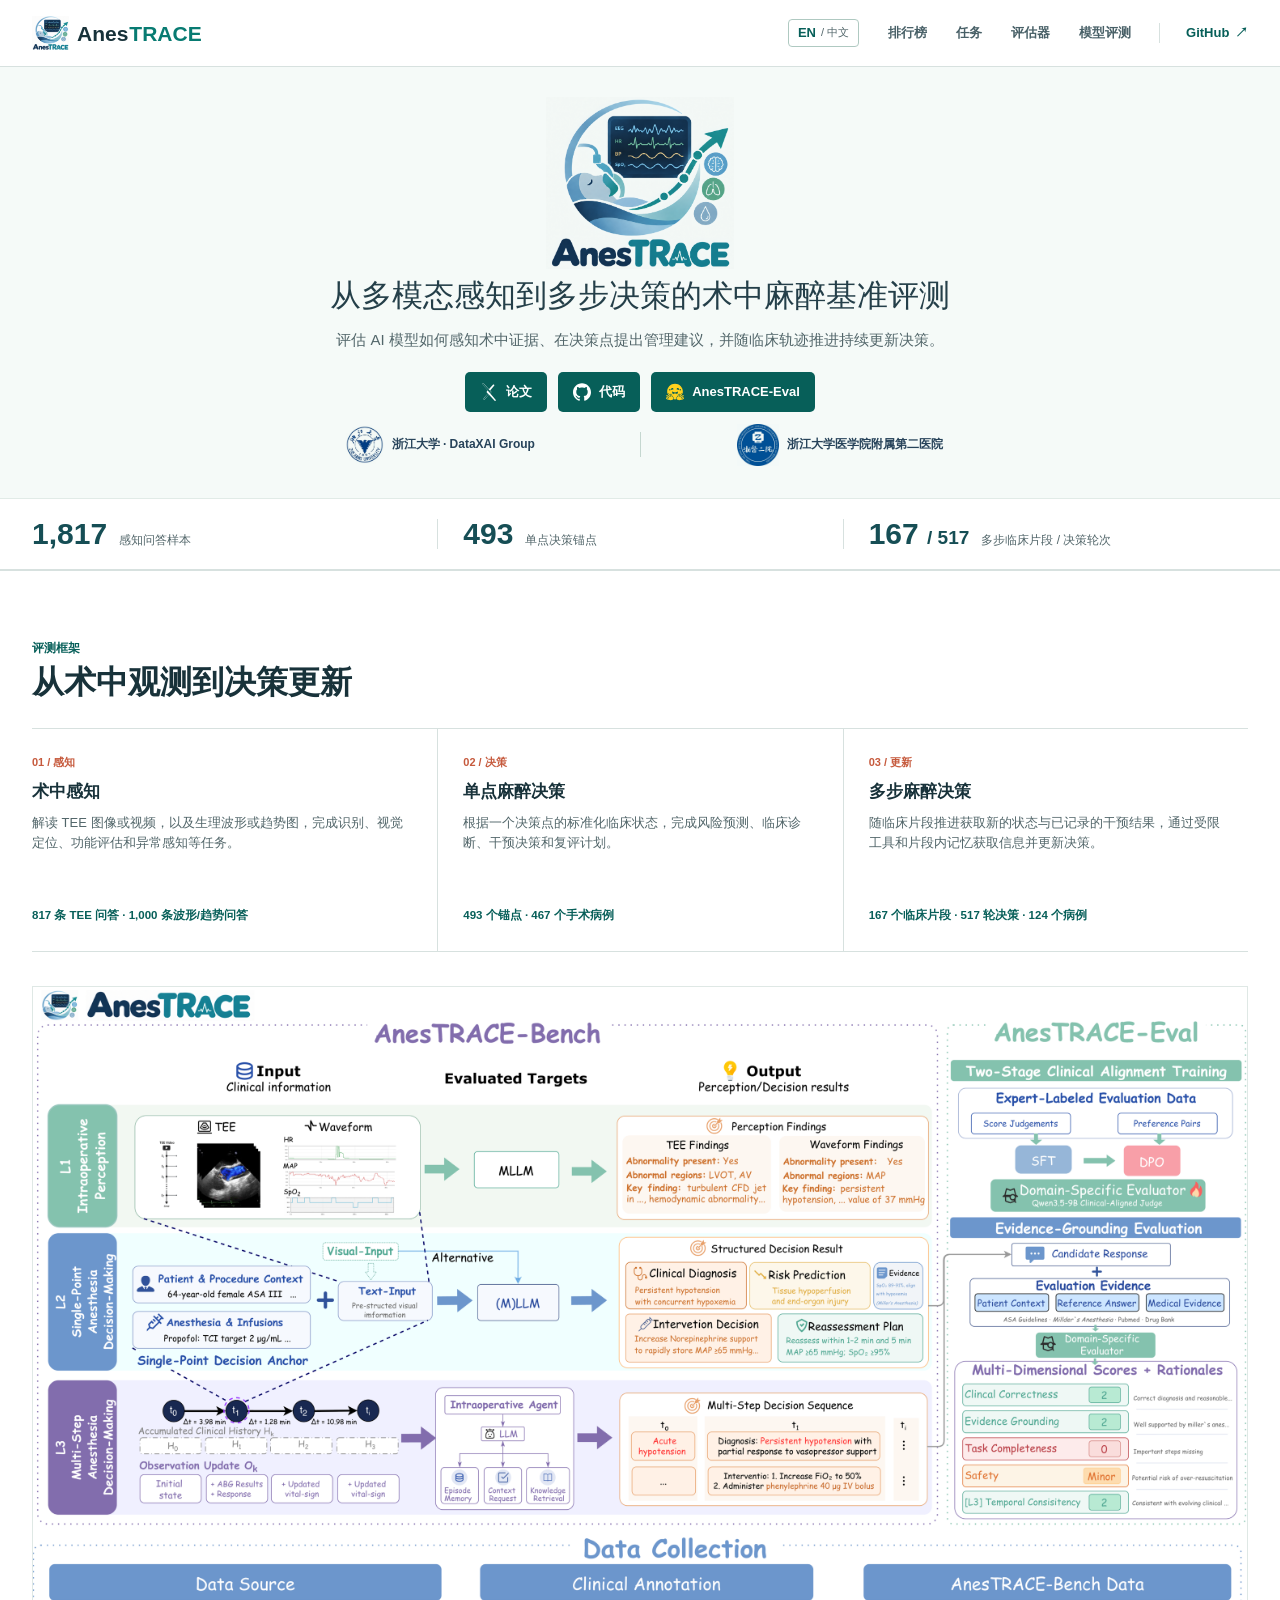
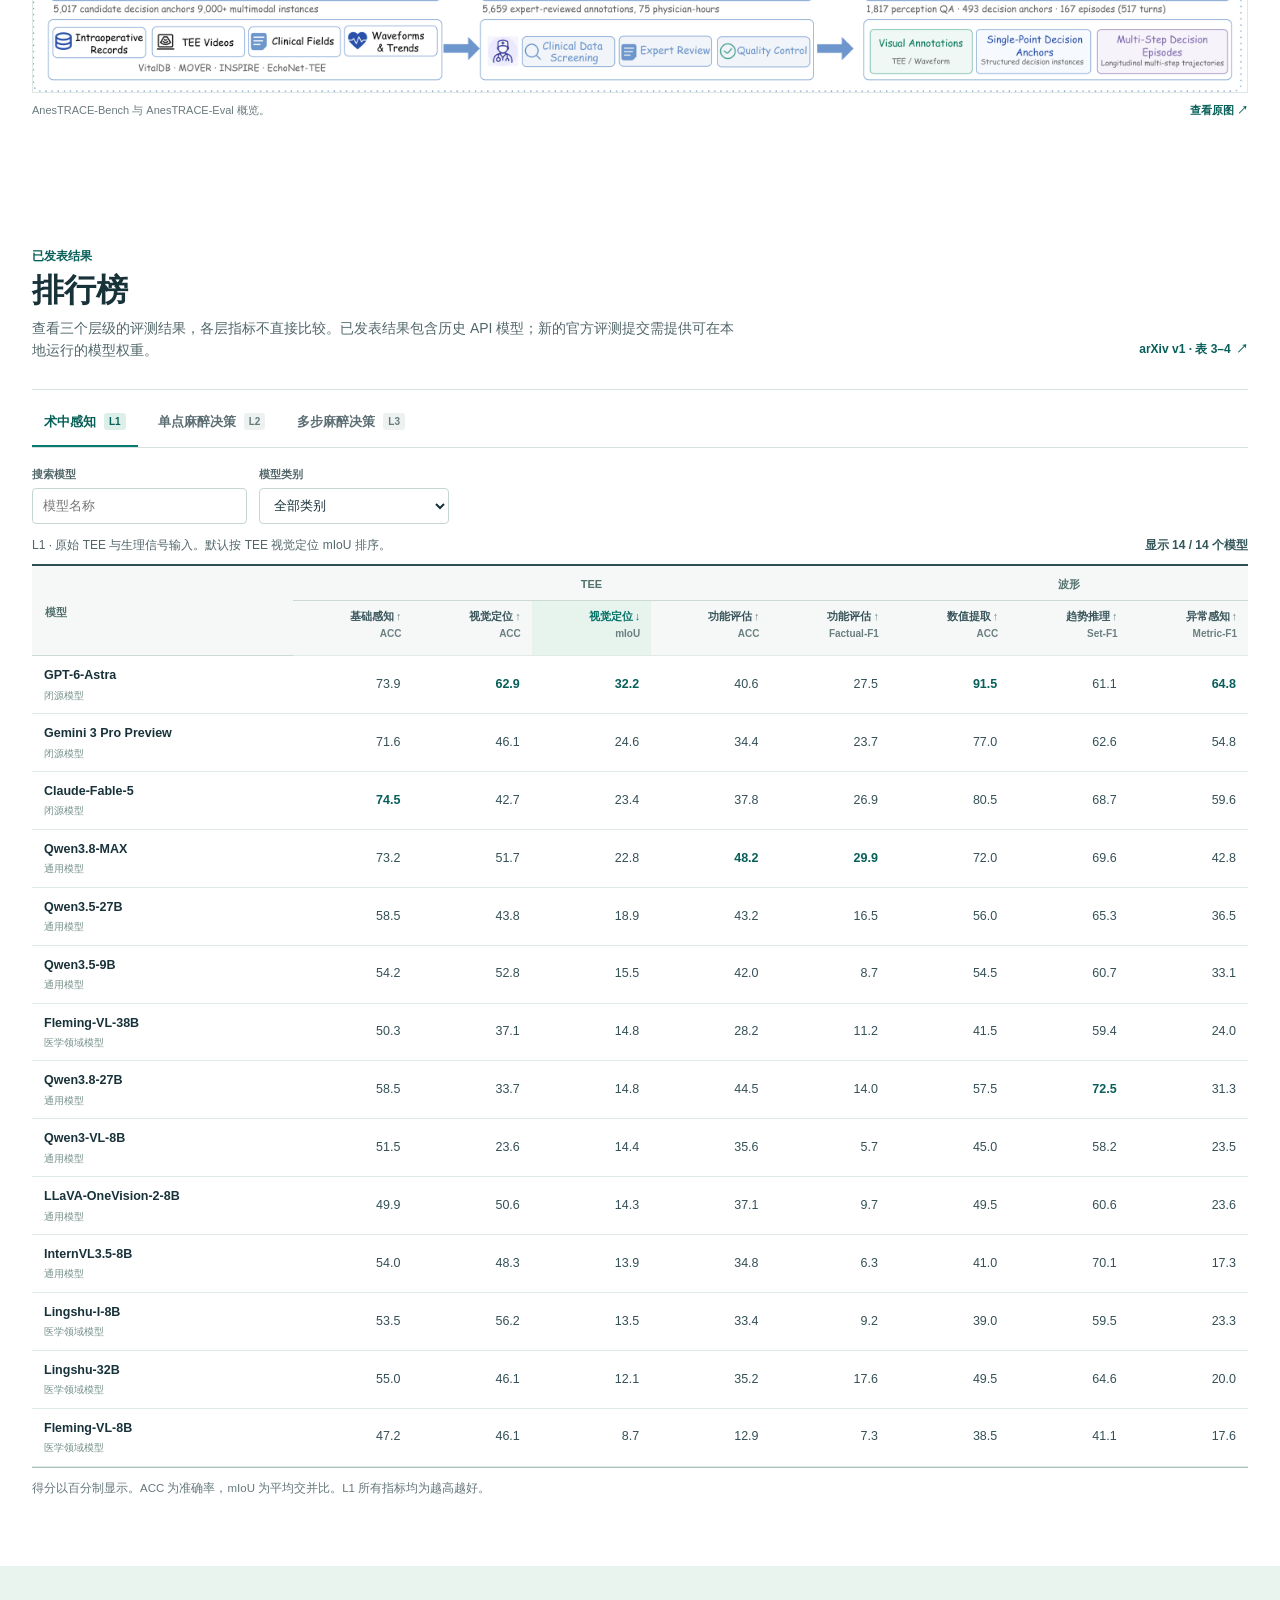
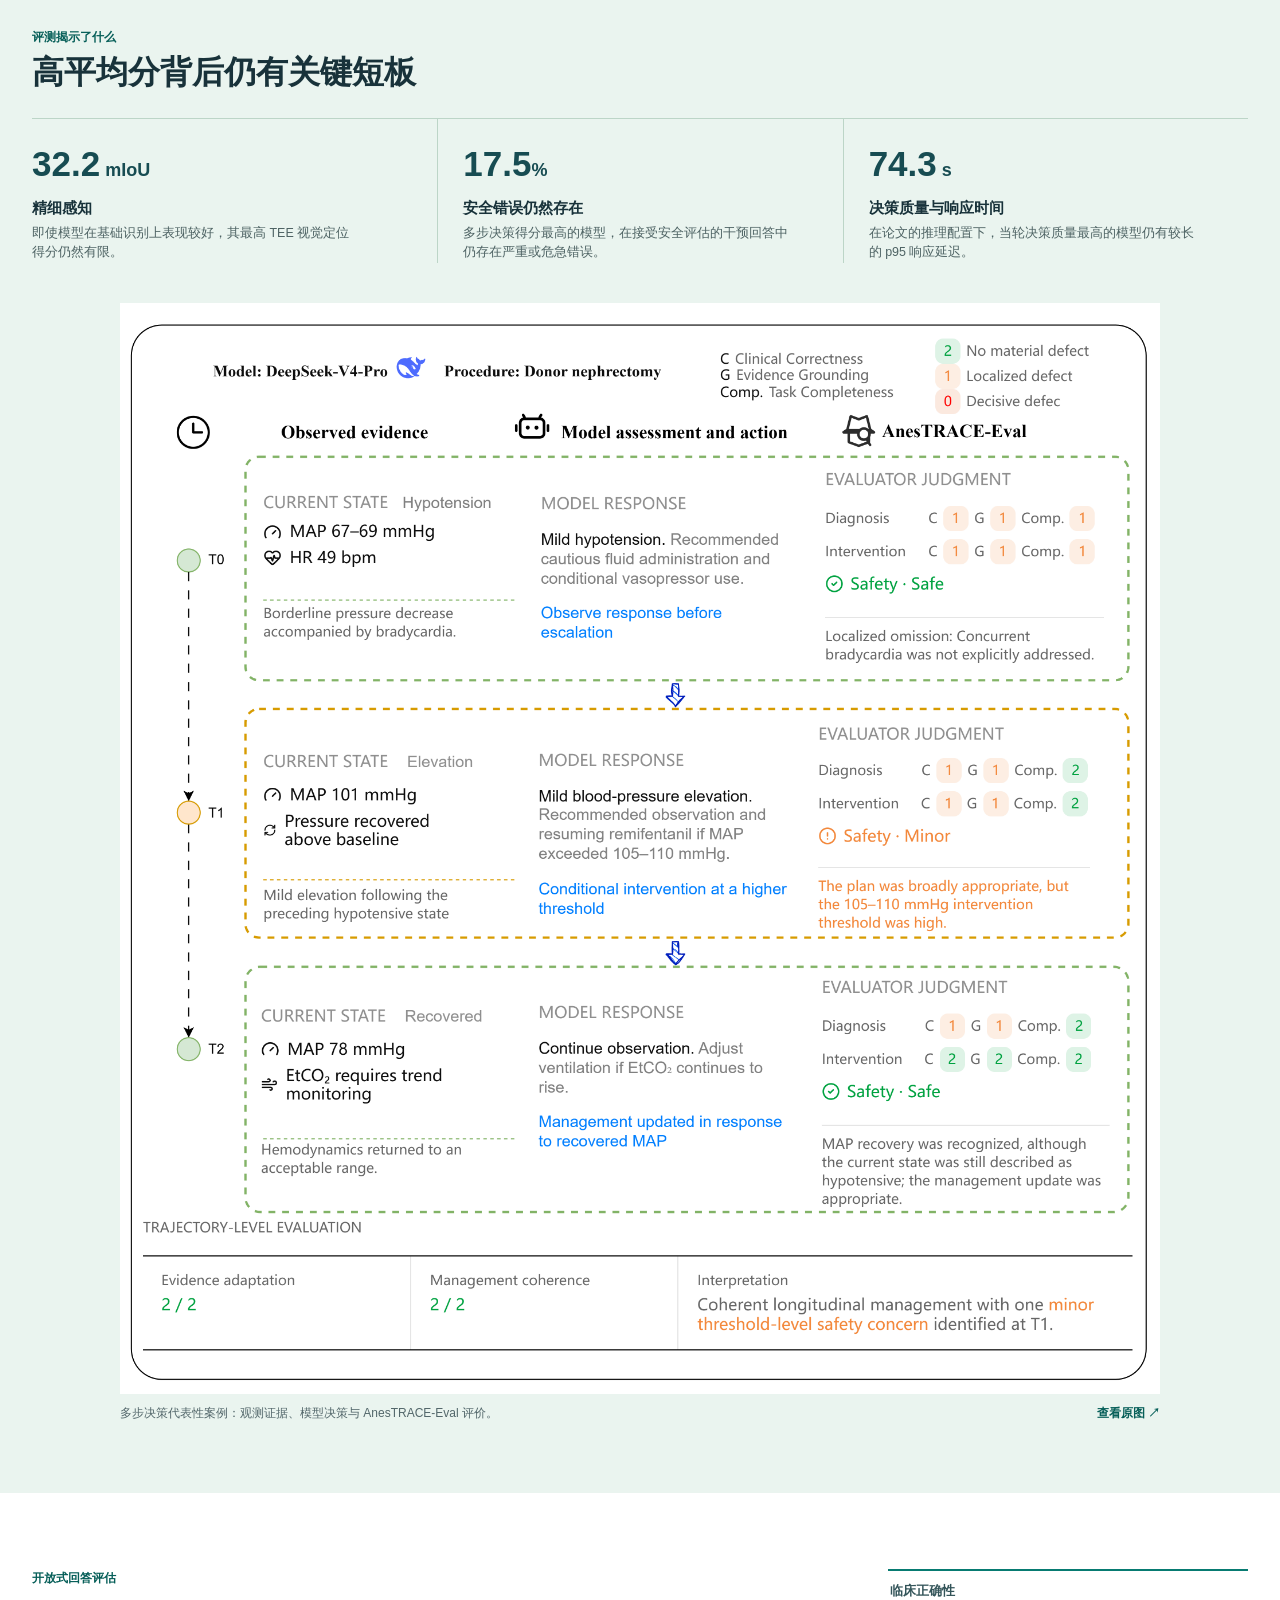
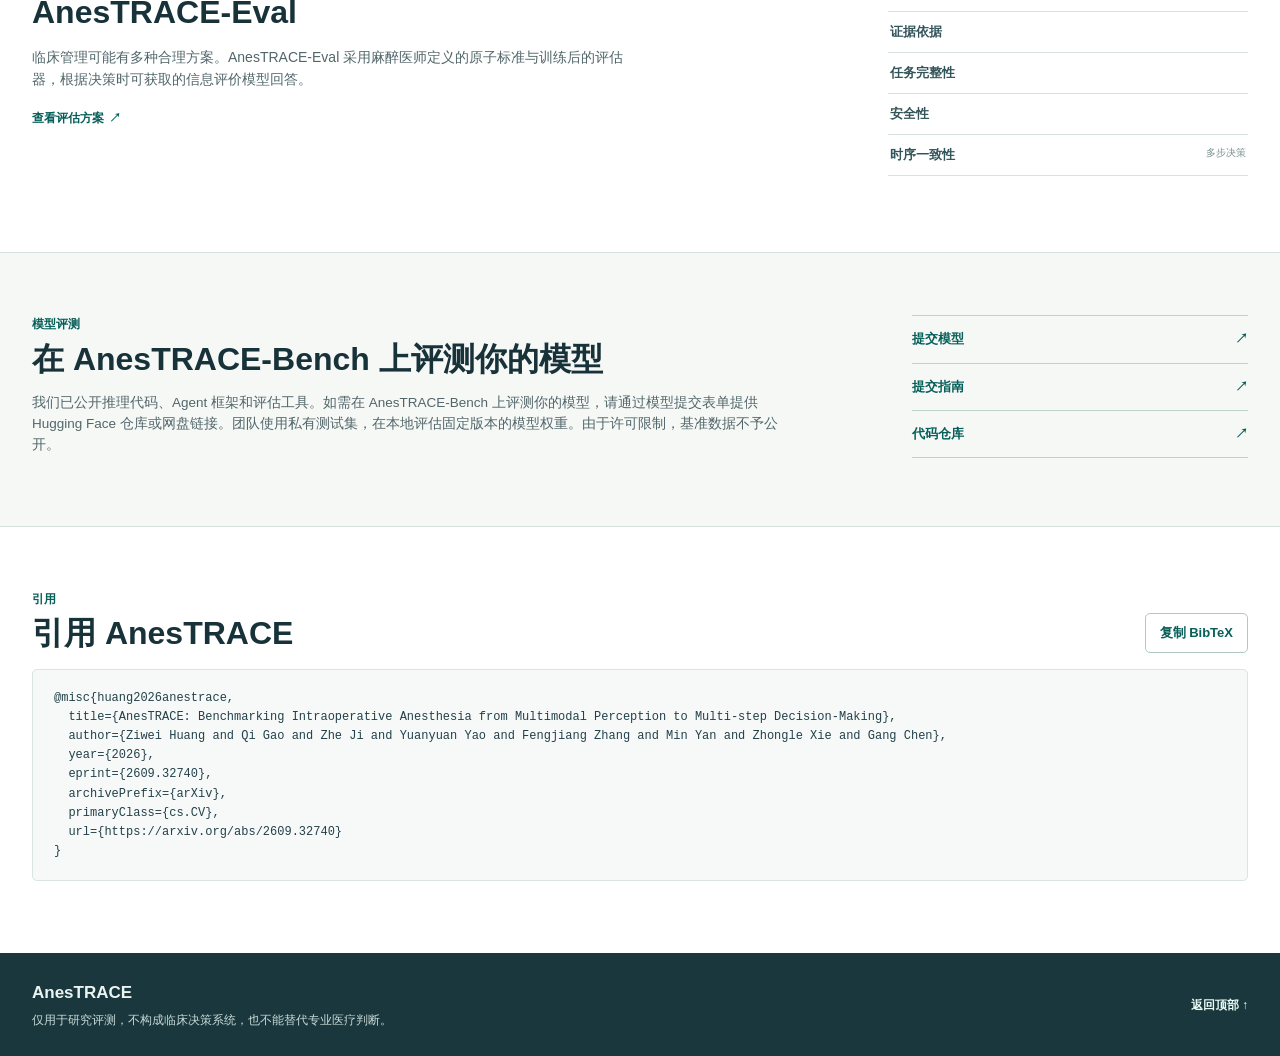
==== commit 203857fe: "update website" ====
--- a/docs/zh.html
+++ b/docs/zh.html
@@ -142,10 +142,10 @@
           <div>
             <p class="section-kicker">模型评测</p>
             <h2 id="access-heading">在 AnesTRACE-Bench 上评测你的模型</h2>
-            <p>我们已公开推理代码、Agent 框架和评估工具。如需在 AnesTRACE-Bench 上评测你的模型，请通过邮箱联系我们：<a href="mailto:ziweihuang@zju.edu.cn">ziweihuang@zju.edu.cn</a>。团队使用私有测试集，在本地评估固定版本的模型权重；目前暂不提供基准数据。</p>
+            <p>我们已公开推理代码、Agent 框架和评估工具。如需在 AnesTRACE-Bench 上评测你的模型，请通过<a href="https://github.com/zjuDBxAI/AnesTRACE/issues/new?template=model-submission.yml" target="_blank" rel="noopener noreferrer">模型提交表单</a>提供 Hugging Face 仓库或网盘链接。团队使用私有测试集，在本地评估固定版本的模型权重。由于许可限制，基准数据不予公开。</p>
           </div>
           <div class="access-links">
-            <a href="mailto:ziweihuang@zju.edu.cn">邮件联系 <span aria-hidden="true">↗</span></a>
+            <a href="https://github.com/zjuDBxAI/AnesTRACE/issues/new?template=model-submission.yml" target="_blank" rel="noopener noreferrer">提交模型 <span aria-hidden="true">↗</span></a>
             <a href="https://github.com/zjuDBxAI/AnesTRACE/blob/main/README.md" target="_blank" rel="noopener noreferrer">提交指南 <span aria-hidden="true">↗</span></a>
             <a href="https://github.com/zjuDBxAI/AnesTRACE" target="_blank" rel="noopener noreferrer">代码仓库 <span aria-hidden="true">↗</span></a>
           </div>
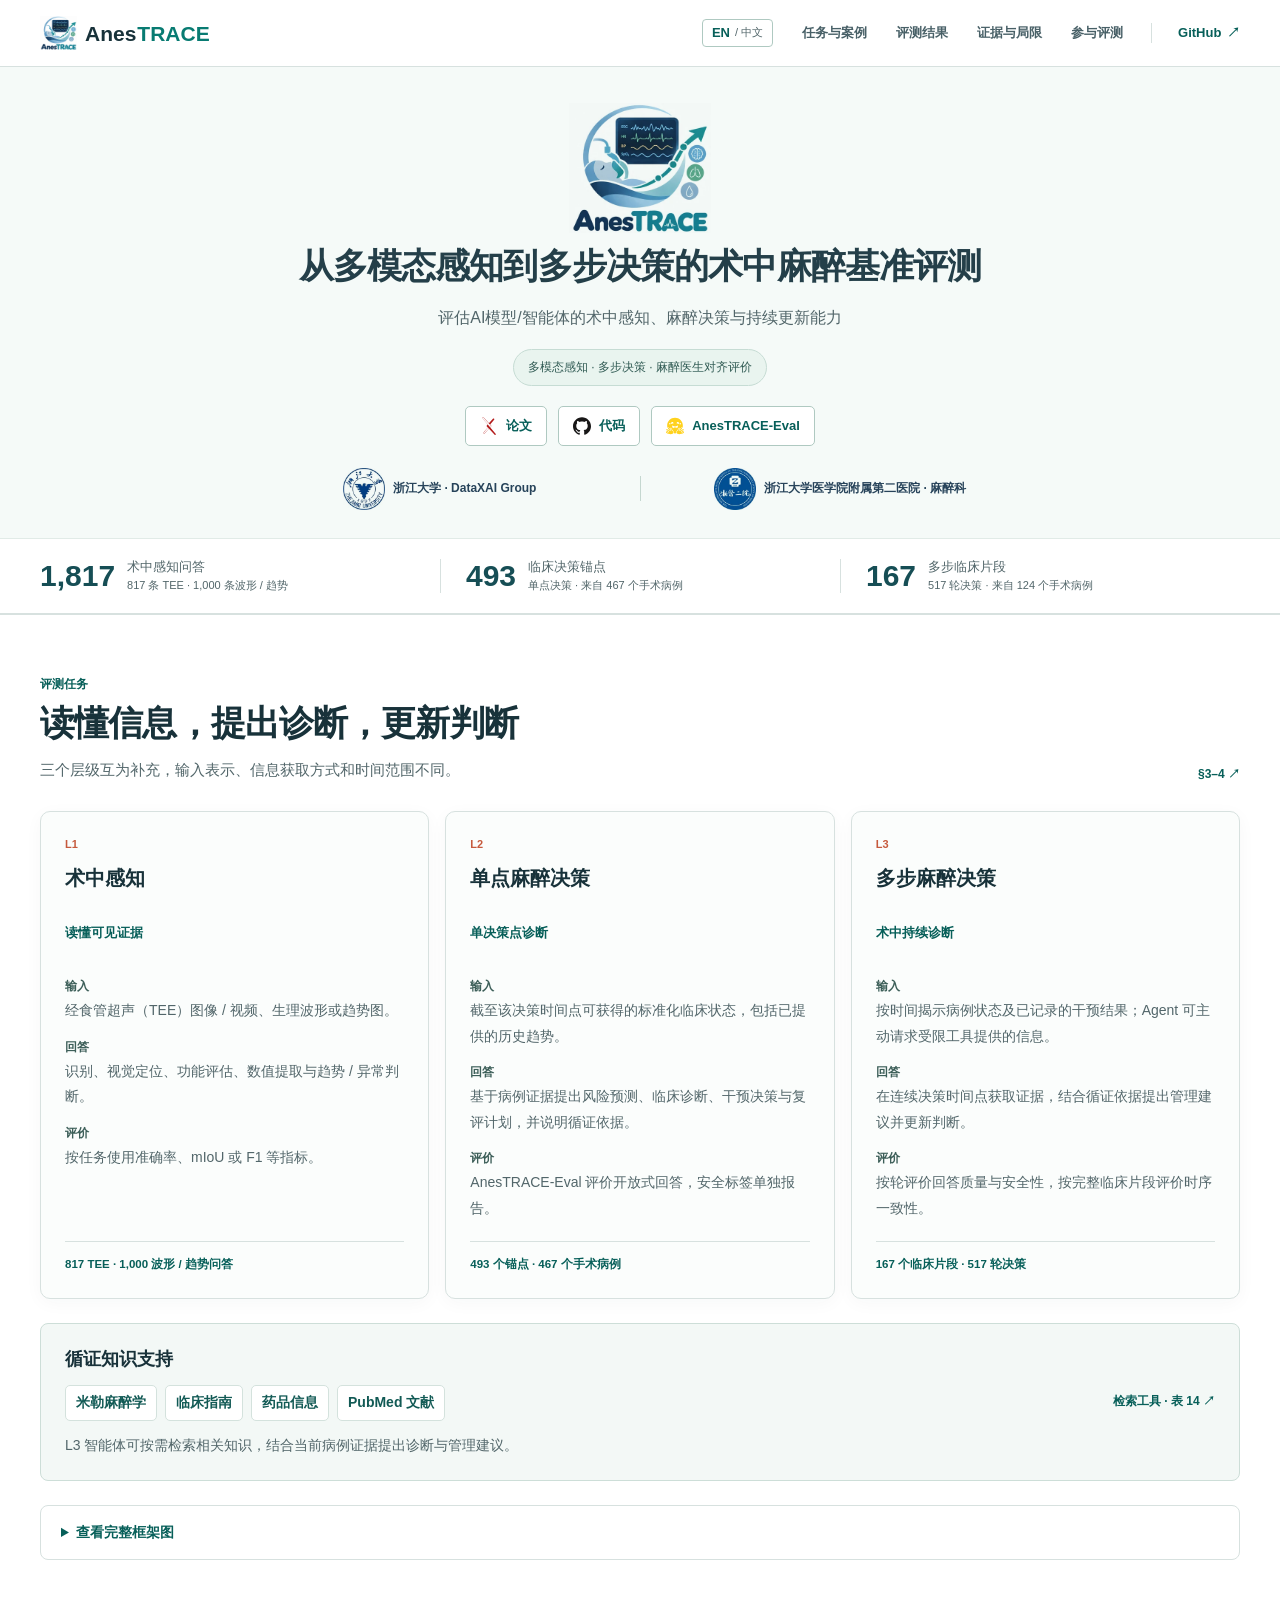
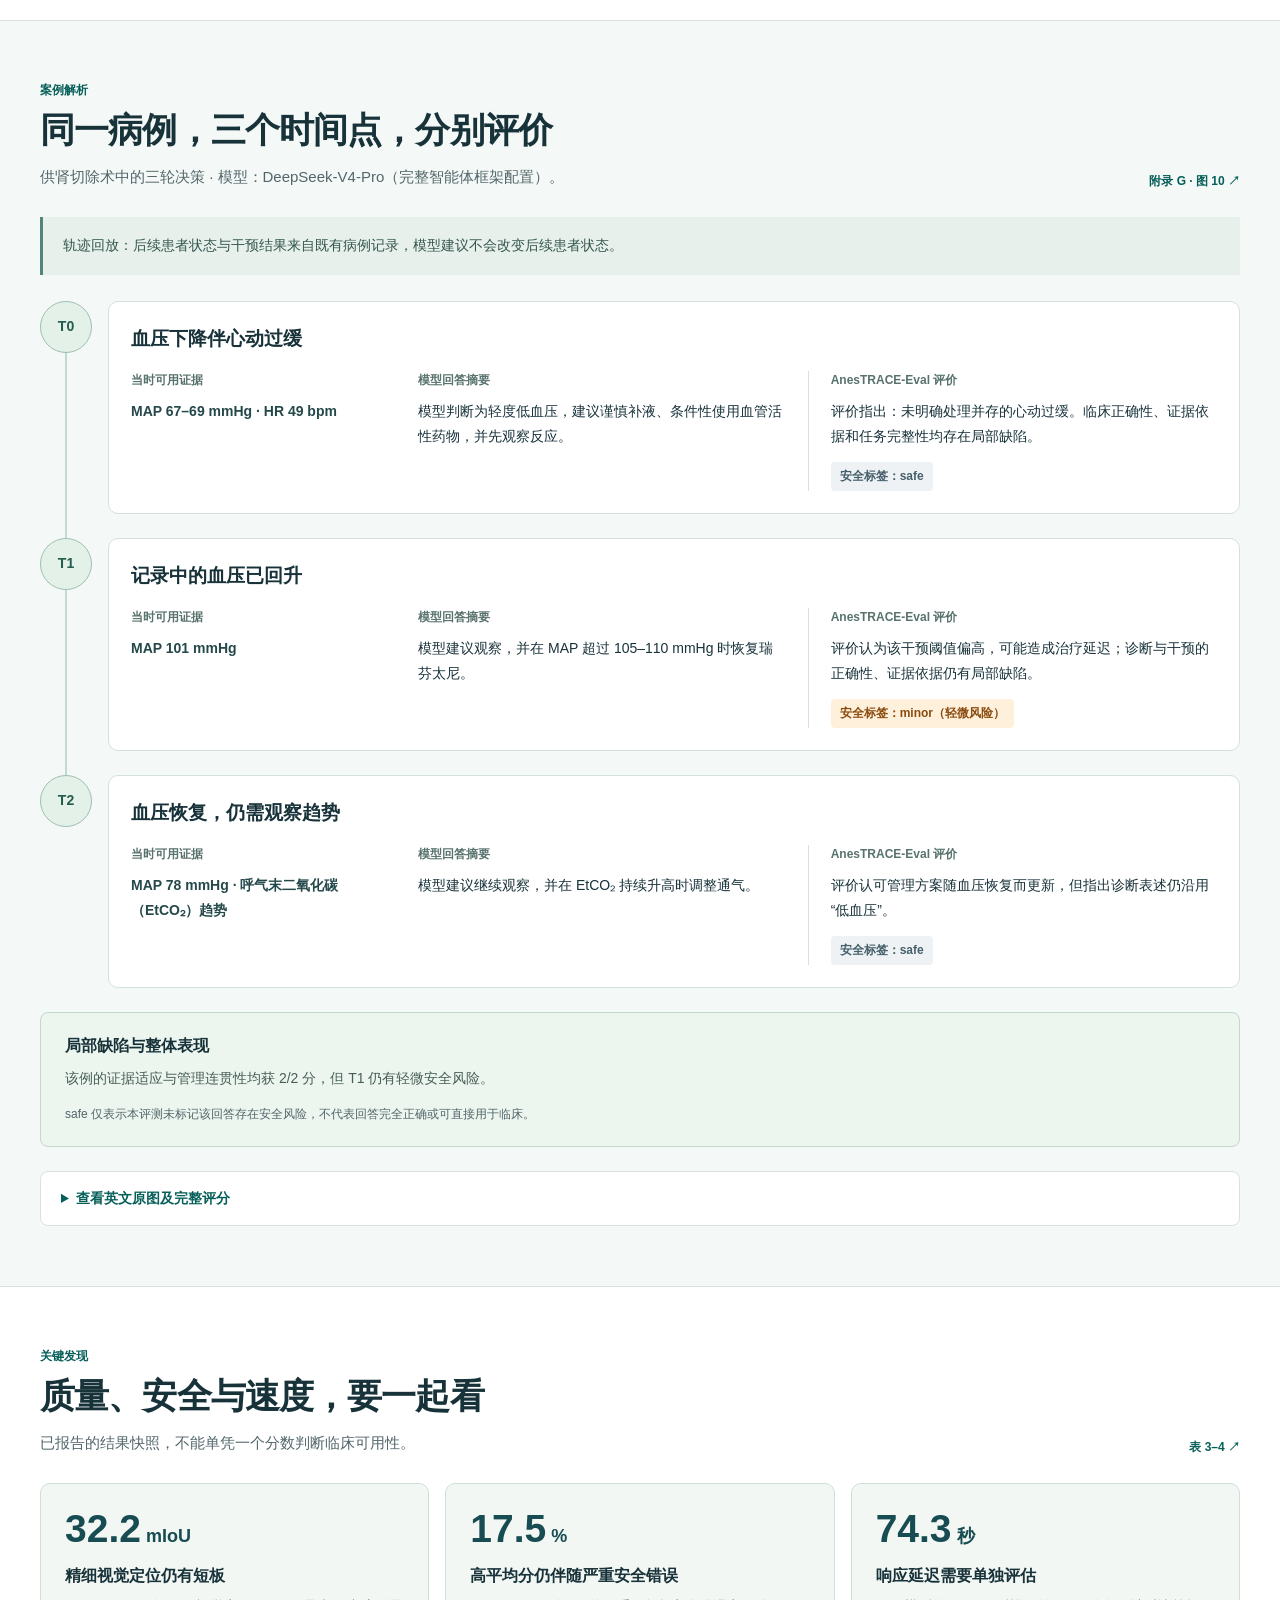
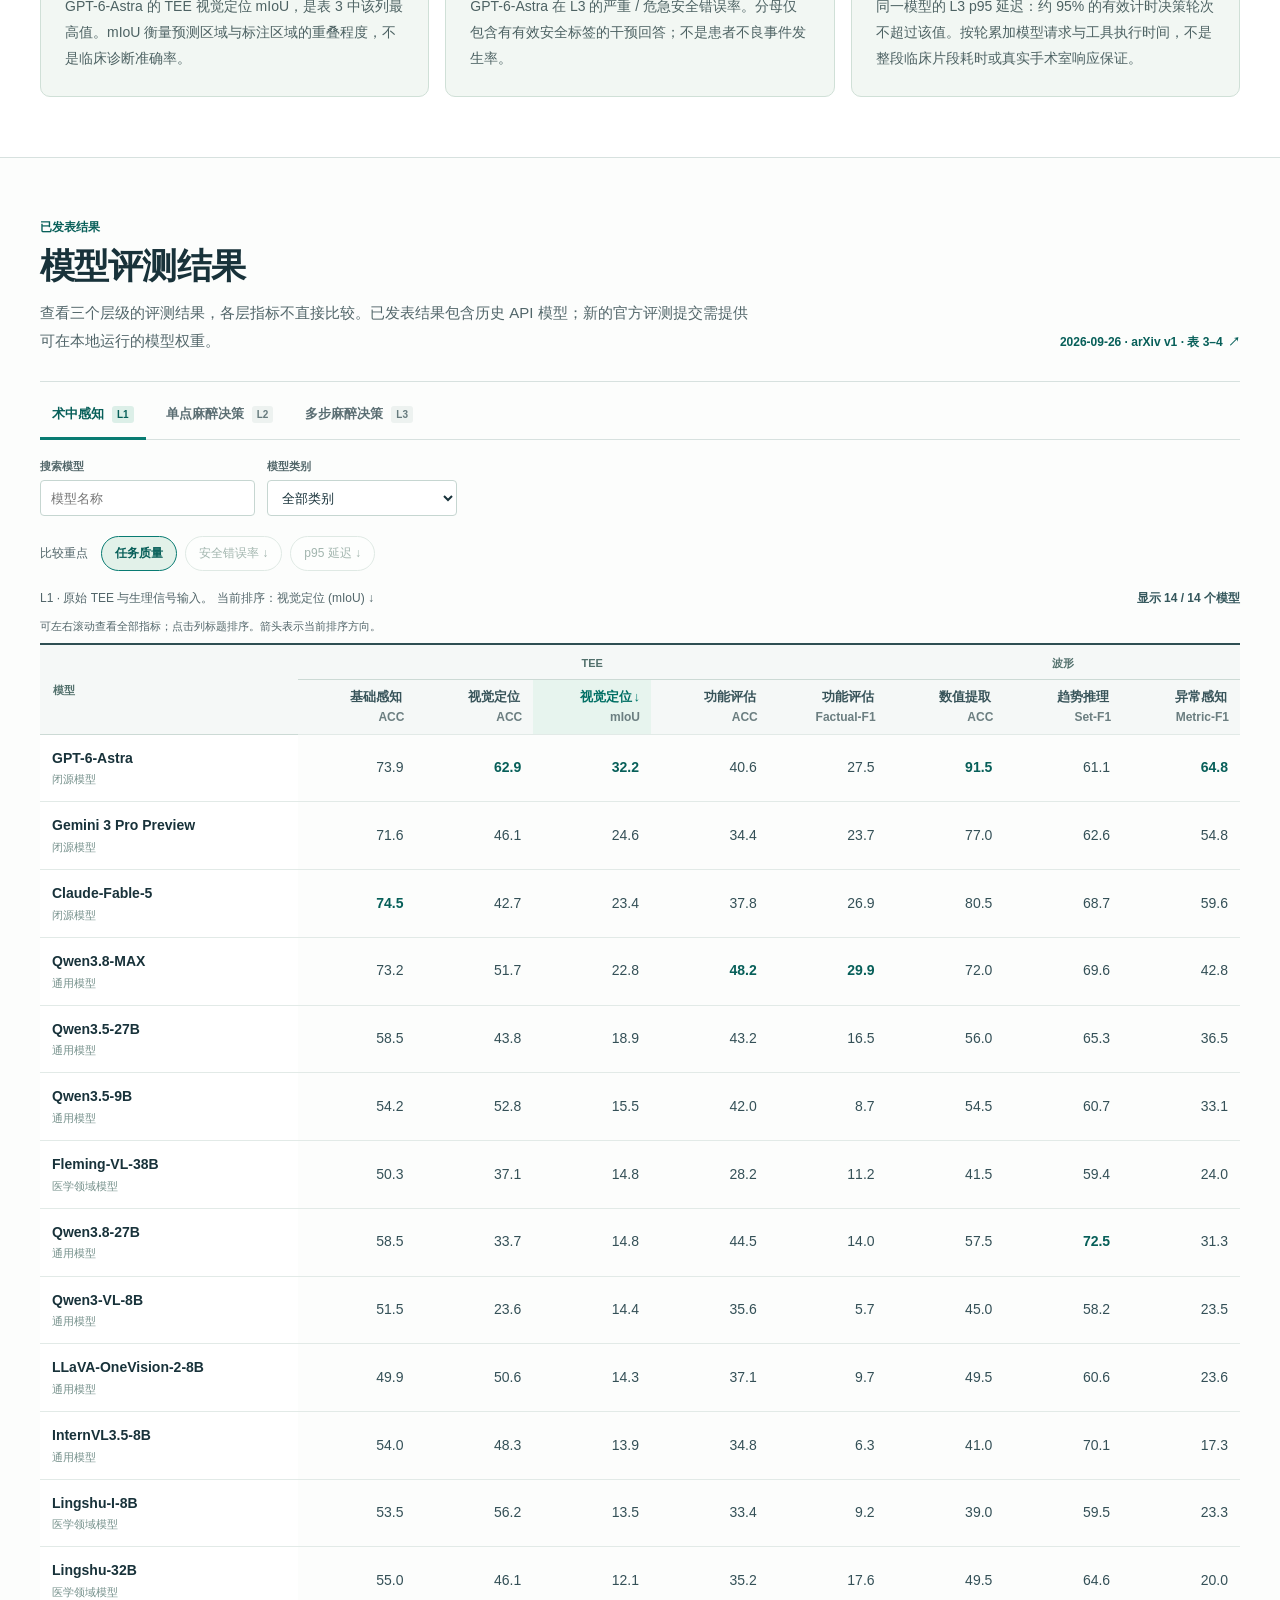
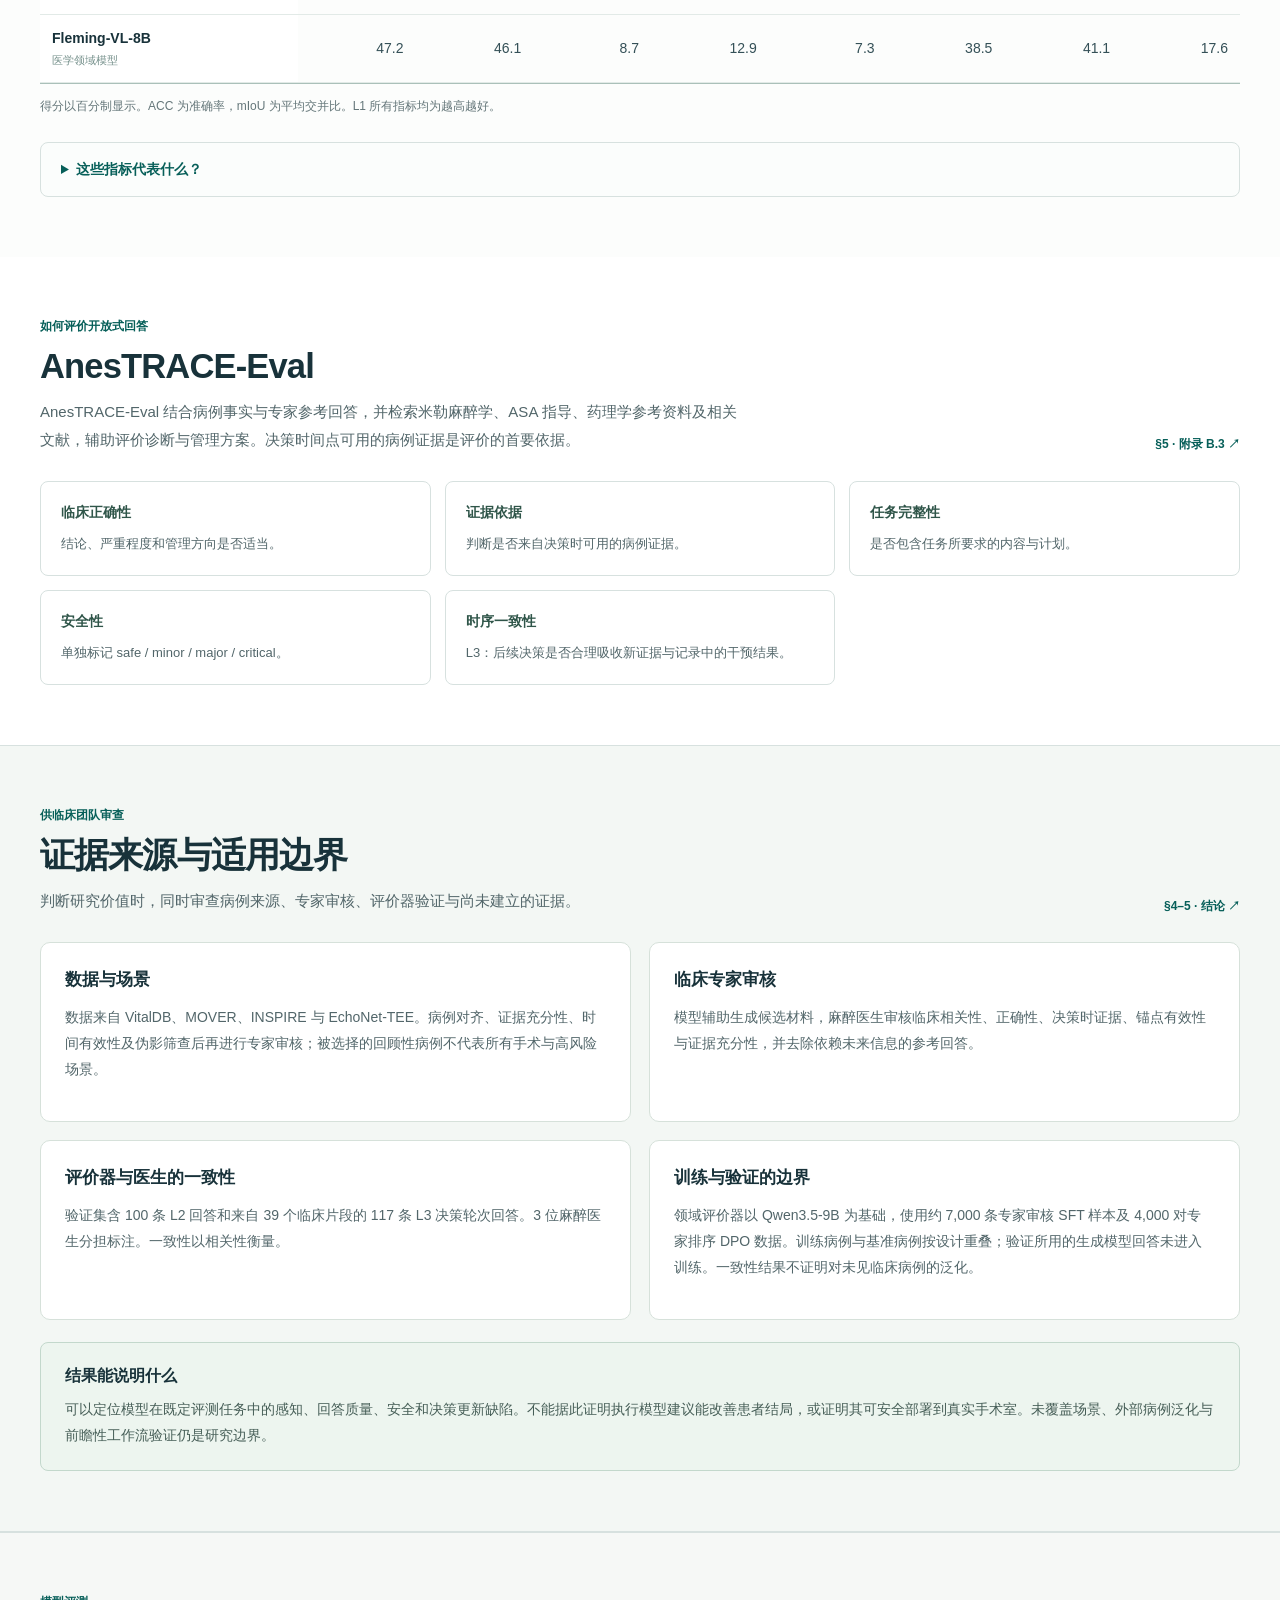
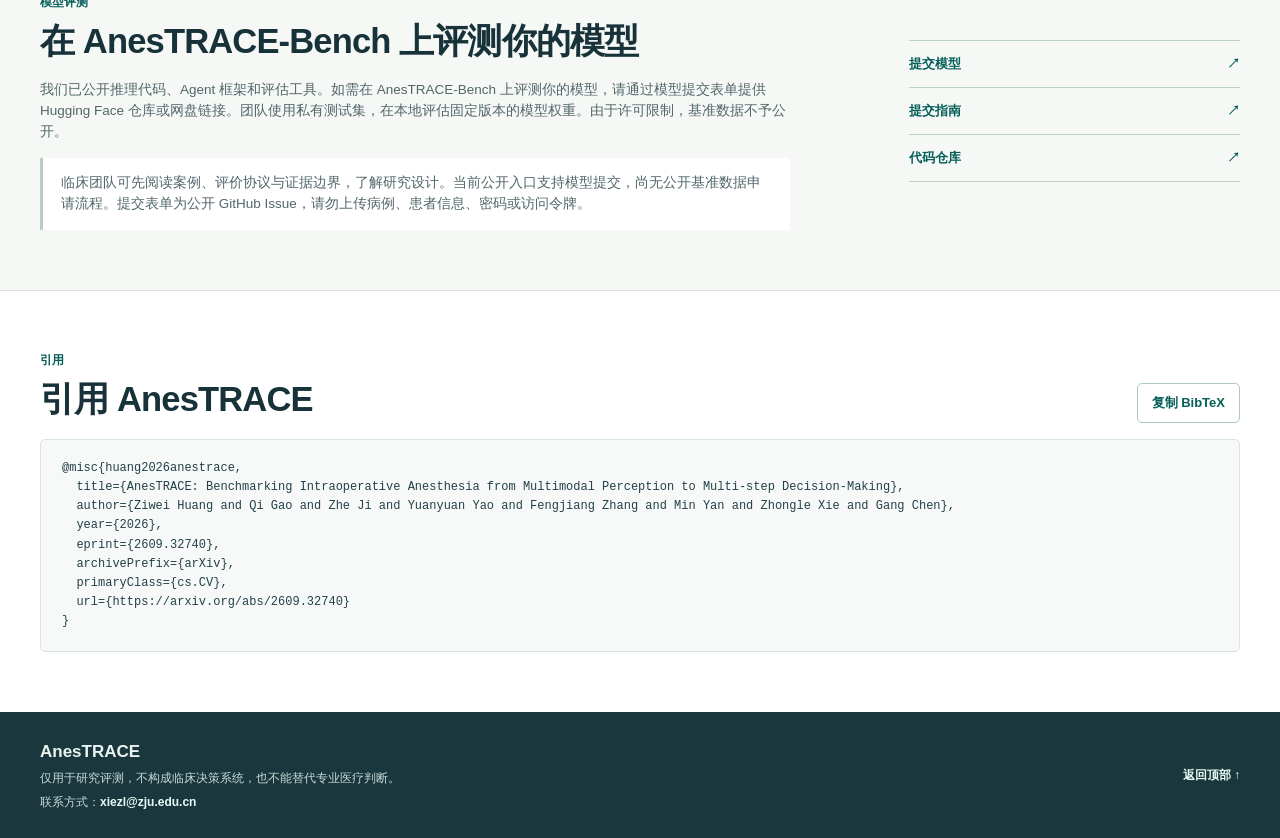
==== commit 47c8ed3b: "Improve bilingual website content, layout and image performance" ====
--- a/docs/zh.html
+++ b/docs/zh.html
@@ -4,7 +4,7 @@
     <meta charset="utf-8">
     <meta name="viewport" content="width=device-width, initial-scale=1">
     <meta name="theme-color" content="#f7faf8">
-    <meta name="description" content="AnesTRACE 从术中多模态感知、单点麻醉决策和多步决策三个层级评估模型。查看论文、评测结果及模型提交方式。">
+    <meta name="description" content="AnesTRACE 从术中多模态感知、单点麻醉决策和多步决策三个层级评估模型。查看评测结果及模型提交方式。">
     <link rel="canonical" href="https://zjudbxai.github.io/AnesTRACE/zh.html">
     <link rel="alternate" hreflang="en" href="https://zjudbxai.github.io/AnesTRACE/">
     <link rel="alternate" hreflang="zh-CN" href="https://zjudbxai.github.io/AnesTRACE/zh.html">
@@ -18,77 +18,104 @@
     <a class="skip-link" href="#main">跳转至正文</a>
     <header class="site-header">
       <div class="shell header-inner">
-        <a class="brand" href="#top" aria-label="AnesTRACE 首页"><img class="brand-image" src="assets/anestrace-primary-logo.png" alt="" width="1165" height="1067">Anes<span>TRACE</span></a>
+        <a class="brand" href="#top" aria-label="AnesTRACE 首页"><img class="brand-image" src="assets/anestrace-primary-logo.webp" alt="" width="384" height="352">Anes<span>TRACE</span></a>
         <nav class="site-nav" aria-label="主导航">
           <a class="language-switch" href="index.html" lang="en" hreflang="en" aria-label="Switch to English">EN <span aria-hidden="true">/ 中文</span></a>
-          <a href="#leaderboard">排行榜</a>
-          <a href="#benchmark">任务</a>
-          <a href="#evaluation">评估器</a>
-          <a href="#access">模型评测</a>
+          <a href="#benchmark">任务与案例</a>
+          <a href="#leaderboard">评测结果</a>
+          <a href="#evidence">证据与局限</a>
+          <a href="#access">参与评测</a>
         </nav>
         <a class="header-code" href="https://github.com/zjuDBxAI/AnesTRACE" target="_blank" rel="noopener noreferrer">GitHub <span aria-hidden="true">↗</span></a>
       </div>
     </header>
 
     <main id="main">
-      <section class="hero" id="top" aria-labelledby="hero-heading">
+<section class="hero" id="top" aria-labelledby="hero-heading">
         <div class="shell hero-inner">
-          <h1 id="hero-heading"><img class="hero-logo" src="assets/anestrace-primary-logo.png" alt="AnesTRACE" width="1165" height="1067"></h1>
+          <h1 id="hero-heading"><img class="hero-logo" src="assets/anestrace-primary-logo.webp" alt="AnesTRACE" width="384" height="352"></h1>
           <p class="paper-title">从多模态感知到多步决策的术中麻醉基准评测</p>
-          <p class="hero-description">评估 AI 模型如何感知术中证据、在决策点提出管理建议，并随临床轨迹推进持续更新决策。</p>
-          <div class="hero-actions" aria-label="论文资源">
-            <a class="button button-primary" href="https://arxiv.org/pdf/2609.32740" target="_blank" rel="noopener noreferrer"><img class="button-icon" src="assets/anestrace-arxiv-icon.svg" alt="" width="24" height="24">论文</a>
-            <a class="button button-primary" href="https://github.com/zjuDBxAI/AnesTRACE" target="_blank" rel="noopener noreferrer"><img class="button-icon" src="assets/anestrace-github-icon.svg" alt="" width="24" height="24">代码</a>
-            <a class="button button-primary" href="https://huggingface.co/DataXAI/AnesTRACE-Eval" target="_blank" rel="noopener noreferrer"><img class="button-icon button-icon-color" src="assets/anestrace-huggingface-icon.svg" alt="" width="24" height="24">AnesTRACE-Eval</a>
+          <p class="hero-description">评估AI模型/智能体的术中感知、麻醉决策与持续更新能力</p>
+          <p class="research-label">多模态感知 · 多步决策 · 麻醉医生对齐评价</p>
+          <div class="hero-actions" aria-label="项目资源">
+            <a class="button button-outline" href="https://arxiv.org/pdf/2609.32740v1" target="_blank" rel="noopener noreferrer"><img class="button-icon" src="assets/anestrace-arxiv-icon.svg" alt="" width="24" height="24">论文</a>
+            <a class="button button-outline" href="https://github.com/zjuDBxAI/AnesTRACE" target="_blank" rel="noopener noreferrer"><img class="button-icon" src="assets/anestrace-github-icon.svg" alt="" width="24" height="24">代码</a>
+            <a class="button button-outline" href="https://huggingface.co/DataXAI/AnesTRACE-Eval" target="_blank" rel="noopener noreferrer"><img class="button-icon button-icon-color" src="assets/anestrace-huggingface-icon.svg" alt="" width="24" height="24">AnesTRACE-Eval</a>
           </div>
           <div class="affiliations" aria-label="研究单位">
-            <a class="affiliation affiliation-zju" href="https://www.zju.edu.cn/" target="_blank" rel="noopener noreferrer" title="浙江大学 · DataXAI Group">
-              <img src="assets/zhejiang-university.png" alt="浙江大学校徽" width="318" height="253">
+            <a class="affiliation affiliation-zju" href="https://www.nbdataxai.com/" target="_blank" rel="noopener noreferrer" title="浙江大学 · DataXAI Group">
+              <img src="assets/zhejiang-university-emblem.webp" alt="浙江大学校徽" width="128" height="128">
               <span>浙江大学 · DataXAI Group</span>
             </a>
             <span class="affiliation-divider" aria-hidden="true"></span>
-            <a class="affiliation affiliation-sahzu" href="https://en.z2hospital.com/" target="_blank" rel="noopener noreferrer" title="浙江大学医学院附属第二医院">
-              <img class="hospital-emblem" src="assets/Zhe.jpg" alt="浙江大学医学院附属第二医院院徽" width="800" height="800">
-              <span>浙江大学医学院附属第二医院</span>
+            <a class="affiliation affiliation-sahzu" href="https://en.z2hospital.com/" target="_blank" rel="noopener noreferrer" title="浙江大学医学院附属第二医院 · 麻醉科">
+              <img class="hospital-emblem" src="assets/sahzu-emblem.webp" alt="浙江大学医学院附属第二医院院徽" width="128" height="128">
+              <span>浙江大学医学院附属第二医院 · 麻醉科</span>
             </a>
           </div>
         </div>
       </section>
 
-      <div class="facts-band" aria-label="基准规模">
-        <div class="shell facts-grid">
-          <div class="fact"><span class="fact-value">1,817</span><span class="fact-label">感知问答样本</span></div>
-          <div class="fact"><span class="fact-value">493</span><span class="fact-label">单点决策锚点</span></div>
-          <div class="fact"><span class="fact-value">167 <small>/ 517</small></span><span class="fact-label">多步临床片段 / 决策轮次</span></div>
-        </div>
-      </div>
+<div class="facts-band" aria-label="基准规模"><div class="shell facts-grid">
+      <div class="fact"><span class="fact-value">1,817</span><span class="fact-label">术中感知问答<small>817 条 TEE · 1,000 条波形 / 趋势</small></span></div>
+      <div class="fact"><span class="fact-value">493</span><span class="fact-label">临床决策锚点<small>单点决策 · 来自 467 个手术病例</small></span></div>
+      <div class="fact"><span class="fact-value">167</span><span class="fact-label">多步临床片段<small>517 轮决策 · 来自 124 个手术病例</small></span></div>
+    </div></div>
 
-      <section class="section benchmark-section" id="benchmark" aria-labelledby="benchmark-heading">
-        <div class="shell">
-          <div class="section-heading narrow-heading">
-            <div><p class="section-kicker">评测框架</p><h2 id="benchmark-heading">从术中观测到决策更新</h2></div>
-          </div>
-          <div class="level-grid">
-            <article class="level"><p class="level-number">01 / 感知</p><h3>术中感知</h3><p>解读 TEE 图像或视频，以及生理波形或趋势图，完成识别、视觉定位、功能评估和异常感知等任务。</p><span class="level-count">817 条 TEE 问答 · 1,000 条波形/趋势问答</span></article>
-            <article class="level"><p class="level-number">02 / 决策</p><h3>单点麻醉决策</h3><p>根据一个决策点的标准化临床状态，完成风险预测、临床诊断、干预决策和复评计划。</p><span class="level-count">493 个锚点 · 467 个手术病例</span></article>
-            <article class="level"><p class="level-number">03 / 更新</p><h3>多步麻醉决策</h3><p>随临床片段推进获取新的状态与已记录的干预结果，通过受限工具和片段内记忆获取信息并更新决策。</p><span class="level-count">167 个临床片段 · 517 轮决策 · 124 个病例</span></article>
-          </div>
-          <figure class="overview-figure">
-            <a href="assets/anestrace-overview.png" target="_blank" rel="noopener noreferrer" aria-label="查看 AnesTRACE 概览原图"><img src="assets/anestrace-overview-preview.png" alt="AnesTRACE 概览：三个评测层级、专家审核的数据流程和 AnesTRACE-Eval" width="3000" height="1741"></a>
+<section class="section benchmark-section" id="benchmark" aria-labelledby="benchmark-heading">
+  <div class="shell">
+    <div class="section-heading"><div><p class="section-kicker">评测任务</p><h2 id="benchmark-heading">读懂信息，提出诊断，更新判断</h2><p class="section-intro">三个层级互为补充，输入表示、信息获取方式和时间范围不同。</p></div><a class="text-link" href="https://arxiv.org/pdf/2609.32740v1#page=4" target="_blank" rel="noopener noreferrer">§3–4 ↗</a></div>
+    <div class="level-grid"><article class="level"><p class="level-number">L1</p><h3>术中感知</h3><p class="level-subtitle">读懂可见证据</p><dl class="task-flow"><dt>输入</dt><dd>经食管超声（TEE）图像 / 视频、生理波形或趋势图。</dd><dt>回答</dt><dd>识别、视觉定位、功能评估、数值提取与趋势 / 异常判断。</dd><dt>评价</dt><dd>按任务使用准确率、mIoU 或 F1 等指标。</dd></dl><span class="level-count">817 TEE · 1,000 波形 / 趋势问答</span></article><article class="level"><p class="level-number">L2</p><h3>单点麻醉决策</h3><p class="level-subtitle">单决策点诊断</p><dl class="task-flow"><dt>输入</dt><dd>截至该决策时间点可获得的标准化临床状态，包括已提供的历史趋势。</dd><dt>回答</dt><dd>基于病例证据提出风险预测、临床诊断、干预决策与复评计划，并说明循证依据。</dd><dt>评价</dt><dd>AnesTRACE-Eval 评价开放式回答，安全标签单独报告。</dd></dl><span class="level-count">493 个锚点 · 467 个手术病例</span></article><article class="level"><p class="level-number">L3</p><h3>多步麻醉决策</h3><p class="level-subtitle">术中持续诊断</p><dl class="task-flow"><dt>输入</dt><dd>按时间揭示病例状态及已记录的干预结果；Agent 可主动请求受限工具提供的信息。</dd><dt>回答</dt><dd>在连续决策时间点获取证据，结合循证依据提出管理建议并更新判断。</dd><dt>评价</dt><dd>按轮评价回答质量与安全性，按完整临床片段评价时序一致性。</dd></dl><span class="level-count">167 个临床片段 · 517 轮决策</span></article></div>
+    <aside class="evidence-sources"><div><h3>循证知识支持</h3><p class="source-tags"><span>米勒麻醉学</span><span>临床指南</span><span>药品信息</span><span>PubMed 文献</span></p><p>L3 智能体可按需检索相关知识，结合当前病例证据提出诊断与管理建议。</p></div><a class="text-link" href="https://arxiv.org/pdf/2609.32740v1#page=26" target="_blank" rel="noopener noreferrer">检索工具 · 表 14 ↗</a></aside>
+    <details class="technical-details"><summary>查看完整框架图</summary><figure class="overview-figure">
+            <a href="assets/anestrace-overview.png" target="_blank" rel="noopener noreferrer" aria-label="查看 AnesTRACE 概览原图"><img src="assets/anestrace-overview-1200.webp" srcset="assets/anestrace-overview-1200.webp 1200w, assets/anestrace-overview-2400.webp 2400w" sizes="(max-width: 720px) calc(100vw - 32px), (max-width: 1400px) calc(100vw - 80px), 1320px" loading="lazy" decoding="async" alt="AnesTRACE 概览：三个评测层级、专家审核的数据流程和 AnesTRACE-Eval" width="2400" height="1393"></a>
             <figcaption>AnesTRACE-Bench 与 AnesTRACE-Eval 概览。 <a href="assets/anestrace-overview.png" target="_blank" rel="noopener noreferrer">查看原图 <span aria-hidden="true">↗</span></a></figcaption>
-          </figure>
-        </div>
-      </section>
+          </figure></details>
+  </div>
+</section>
 
-      <section class="section leaderboard-section" id="leaderboard" aria-labelledby="leaderboard-heading">
+<section class="section case-section" id="case-study" aria-labelledby="case-study-heading">
+  <div class="shell">
+    <div class="section-heading"><div><p class="section-kicker">案例解析</p><h2 id="case-study-heading">同一病例，三个时间点，分别评价</h2><p class="section-intro">供肾切除术中的三轮决策 · 模型：DeepSeek-V4-Pro（完整智能体框架配置）。</p></div><a class="text-link" href="https://arxiv.org/pdf/2609.32740v1#page=33" target="_blank" rel="noopener noreferrer">附录 G · 图 10 ↗</a></div>
+    <p class="replay-note">轨迹回放：后续患者状态与干预结果来自既有病例记录，模型建议不会改变后续患者状态。</p><div class="case-timeline"><article class="case-turn"><div class="time-marker">T0</div><div class="turn-content"><h3>血压下降伴心动过缓</h3><div class="turn-grid">
+      <div class="case-evidence"><h4>当时可用证据</h4><p class="measurements">MAP 67–69 mmHg · HR 49 bpm</p></div>
+      <div><h4>模型回答摘要</h4><p>模型判断为轻度低血压，建议谨慎补液、条件性使用血管活性药物，并先观察反应。</p></div>
+      <div class="case-judgment"><h4>AnesTRACE-Eval 评价</h4><p>评价指出：未明确处理并存的心动过缓。临床正确性、证据依据和任务完整性均存在局部缺陷。</p><span class="safety-label neutral">安全标签：safe</span></div>
+      </div></div></article><article class="case-turn"><div class="time-marker">T1</div><div class="turn-content"><h3>记录中的血压已回升</h3><div class="turn-grid">
+      <div class="case-evidence"><h4>当时可用证据</h4><p class="measurements">MAP 101 mmHg</p></div>
+      <div><h4>模型回答摘要</h4><p>模型建议观察，并在 MAP 超过 105–110 mmHg 时恢复瑞芬太尼。</p></div>
+      <div class="case-judgment"><h4>AnesTRACE-Eval 评价</h4><p>评价认为该干预阈值偏高，可能造成治疗延迟；诊断与干预的正确性、证据依据仍有局部缺陷。</p><span class="safety-label concern">安全标签：minor（轻微风险）</span></div>
+      </div></div></article><article class="case-turn"><div class="time-marker">T2</div><div class="turn-content"><h3>血压恢复，仍需观察趋势</h3><div class="turn-grid">
+      <div class="case-evidence"><h4>当时可用证据</h4><p class="measurements">MAP 78 mmHg · 呼气末二氧化碳（EtCO₂）趋势</p></div>
+      <div><h4>模型回答摘要</h4><p>模型建议继续观察，并在 EtCO₂ 持续升高时调整通气。</p></div>
+      <div class="case-judgment"><h4>AnesTRACE-Eval 评价</h4><p>评价认可管理方案随血压恢复而更新，但指出诊断表述仍沿用“低血压”。</p><span class="safety-label neutral">安全标签：safe</span></div>
+      </div></div></article></div><div class="case-takeaway"><strong>局部缺陷与整体表现</strong><p>该例的证据适应与管理连贯性均获 2/2 分，但 T1 仍有轻微安全风险。</p><p class="case-note">safe 仅表示本评测未标记该回答存在安全风险，不代表回答完全正确或可直接用于临床。</p></div>
+    <details class="technical-details"><summary>查看英文原图及完整评分</summary><figure class="case-study-figure">
+            <div class="case-study-scroll" tabindex="0" role="region" aria-label="可横向滚动的多步决策案例图">
+              <a href="assets/representative-l3-evaluation-trajectory.png" target="_blank" rel="noopener noreferrer" aria-label="查看多步决策案例原图"><img src="assets/representative-l3-1040.webp" srcset="assets/representative-l3-1040.webp 1040w, assets/representative-l3-2080.webp 2080w" sizes="(max-width: 720px) 680px, (max-width: 1120px) calc(100vw - 80px), 1040px" decoding="async" alt="DeepSeek-V4-Pro 代表性临床片段：三个决策点的观测证据、模型决策和 AnesTRACE-Eval 评价" width="2080" height="2183" loading="lazy"></a>
+            </div>
+            <figcaption>多步决策代表性案例：观测证据、模型决策与 AnesTRACE-Eval 评价。 <a href="assets/representative-l3-evaluation-trajectory.png" target="_blank" rel="noopener noreferrer">查看原图 <span aria-hidden="true">↗</span></a></figcaption>
+          </figure></details>
+  </div>
+</section>
+
+<section class="section findings-section" id="findings" aria-labelledby="findings-heading">
+  <div class="shell">
+    <div class="section-heading"><div><p class="section-kicker">关键发现</p><h2 id="findings-heading">质量、安全与速度，要一起看</h2><p class="section-intro">已报告的结果快照，不能单凭一个分数判断临床可用性。</p></div><a class="text-link" href="https://arxiv.org/pdf/2609.32740v1#page=7" target="_blank" rel="noopener noreferrer">表 3–4 ↗</a></div>
+    <div class="findings-grid"><article class="finding"><span class="finding-number">32.2<span class="finding-unit"> mIoU</span></span><h3>精细视觉定位仍有短板</h3><p>GPT-6-Astra 的 TEE 视觉定位 mIoU，是表 3 中该列最高值。mIoU 衡量预测区域与标注区域的重叠程度，不是临床诊断准确率。</p></article><article class="finding"><span class="finding-number">17.5<span class="finding-unit"> %</span></span><h3>高平均分仍伴随严重安全错误</h3><p>GPT-6-Astra 在 L3 的严重 / 危急安全错误率。分母仅包含有有效安全标签的干预回答；不是患者不良事件发生率。</p></article><article class="finding"><span class="finding-number">74.3<span class="finding-unit"> 秒</span></span><h3>响应延迟需要单独评估</h3><p>同一模型的 L3 p95 延迟：约 95% 的有效计时决策轮次不超过该值。按轮累加模型请求与工具执行时间，不是整段临床片段耗时或真实手术室响应保证。</p></article></div>
+
+  </div>
+</section>
+
+<section class="section leaderboard-section" id="leaderboard" aria-labelledby="leaderboard-heading">
         <div class="shell">
           <div class="section-heading">
             <div>
               <p class="section-kicker">已发表结果</p>
-              <h2 id="leaderboard-heading">排行榜</h2>
+              <h2 id="leaderboard-heading">模型评测结果</h2>
               <p class="section-intro">查看三个层级的评测结果，各层指标不直接比较。已发表结果包含历史 API 模型；新的官方评测提交需提供可在本地运行的模型权重。</p>
             </div>
-            <a class="source-link" href="https://arxiv.org/pdf/2609.32740v1" target="_blank" rel="noopener noreferrer">arXiv v1 · 表 3–4 <span aria-hidden="true">↗</span></a>
+            <a class="source-link" href="https://arxiv.org/pdf/2609.32740v1" target="_blank" rel="noopener noreferrer">2026-09-26 · arXiv v1 · 表 3–4 <span aria-hidden="true">↗</span></a>
           </div>
 
           <div class="leaderboard-controls">
@@ -102,47 +129,40 @@
               <label class="field" for="category-filter"><span>模型类别</span><select id="category-filter"><option value="all">全部类别</option><option value="proprietary">闭源模型</option><option value="general">通用模型</option><option value="medical">医学领域模型</option></select></label>
             </div>
           </div>
+          <div class="sort-shortcuts" aria-label="排序快捷方式"><span>比较重点</span><button type="button" data-sort="quality" aria-pressed="true">任务质量</button><button type="button" data-sort="safety" aria-pressed="false">安全错误率 ↓</button><button type="button" data-sort="latency" aria-pressed="false">p95 延迟 ↓</button></div>
           <div id="leaderboard-panel" role="tabpanel" aria-labelledby="tab-perception">
             <div class="table-meta"><p id="table-context" aria-live="polite"></p><p id="table-count" aria-live="polite"></p></div>
-            <div class="table-scroll" tabindex="0" role="region" aria-label="可横向滚动的排行榜">
+            <p class="scroll-hint">可左右滚动查看全部指标；点击列标题排序。箭头表示当前排序方向。</p>
+            <div class="table-scroll" tabindex="0" role="region" aria-label="可横向滚动的模型评测结果">
               <table id="leaderboard-table"><caption class="sr-only">AnesTRACE-Bench 已发表模型评测结果</caption><thead></thead><tbody></tbody></table>
             </div>
-            <p class="table-footnote" id="table-footnote"></p>
+            <p class="table-footnote" id="table-footnote"></p><details class="metric-guide"><summary>这些指标代表什么？</summary><dl class="metric-definitions"><div><dt>质量得分</dt><dd>非安全维度的 0/1/2 评分归一化至百分制，不是回答准确率。</dd></div><div><dt>安全错误率</dt><dd>严重或危急标签占有效安全评价回答的比例；缺失或失败评价不计入分母。</dd></div><div><dt>时序一致性</dt><dd>按完整临床片段评价。</dd></div><div><dt>证据获取率</dt><dd>自动匹配得到的探索性代理指标，并非医生验证的必要证据获取率。</dd></div></dl></details>
           </div>
         </div>
       </section>
 
-      <section class="section findings-section" aria-labelledby="findings-heading">
-        <div class="shell">
-          <p class="section-kicker">评测揭示了什么</p>
-          <h2 id="findings-heading">高平均分背后仍有关键短板</h2>
-          <div class="findings-grid">
-            <div class="finding"><span class="finding-number">32.2<span class="finding-unit"> mIoU</span></span><h3>精细感知</h3><p>即使模型在基础识别上表现较好，其最高 TEE 视觉定位得分仍然有限。</p></div>
-            <div class="finding"><span class="finding-number">17.5<span class="finding-unit">%</span></span><h3>安全错误仍然存在</h3><p>多步决策得分最高的模型，在接受安全评估的干预回答中仍存在严重或危急错误。</p></div>
-            <div class="finding"><span class="finding-number">74.3<span class="finding-unit"> s</span></span><h3>决策质量与响应时间</h3><p>在论文的推理配置下，当轮决策质量最高的模型仍有较长的 p95 响应延迟。</p></div>
-          </div>
-          <figure class="case-study-figure">
-            <div class="case-study-scroll" tabindex="0" role="region" aria-label="可横向滚动的多步决策案例图">
-              <a href="assets/representative-l3-evaluation-trajectory.png" target="_blank" rel="noopener noreferrer" aria-label="查看多步决策案例原图"><img src="assets/representative-l3-evaluation-trajectory.png" alt="DeepSeek-V4-Pro 代表性临床片段：三个决策点的观测证据、模型决策和 AnesTRACE-Eval 评价" width="3628" height="3808" loading="lazy"></a>
-            </div>
-            <figcaption>多步决策代表性案例：观测证据、模型决策与 AnesTRACE-Eval 评价。 <a href="assets/representative-l3-evaluation-trajectory.png" target="_blank" rel="noopener noreferrer">查看原图 <span aria-hidden="true">↗</span></a></figcaption>
-          </figure>
-        </div>
-      </section>
+<section class="section eval-section" id="evaluation" aria-labelledby="evaluation-heading">
+  <div class="shell">
+    <div class="section-heading"><div><p class="section-kicker">如何评价开放式回答</p><h2 id="evaluation-heading">AnesTRACE-Eval</h2><p class="section-intro">AnesTRACE-Eval 结合病例事实与专家参考回答，并检索米勒麻醉学、ASA 指导、药理学参考资料及相关文献，辅助评价诊断与管理方案。决策时间点可用的病例证据是评价的首要依据。</p></div><a class="text-link" href="https://arxiv.org/pdf/2609.32740v1#page=6" target="_blank" rel="noopener noreferrer">§5 · 附录 B.3 ↗</a></div>
+    <dl class="dimension-list"><div><dt>临床正确性</dt><dd>结论、严重程度和管理方向是否适当。</dd></div><div><dt>证据依据</dt><dd>判断是否来自决策时可用的病例证据。</dd></div><div><dt>任务完整性</dt><dd>是否包含任务所要求的内容与计划。</dd></div><div><dt>安全性</dt><dd>单独标记 safe / minor / major / critical。</dd></div><div><dt>时序一致性</dt><dd>L3：后续决策是否合理吸收新证据与记录中的干预结果。</dd></div></dl>
 
-      <section class="section eval-section" id="evaluation" aria-labelledby="evaluation-heading">
-        <div class="shell eval-layout">
-          <div><p class="section-kicker">开放式回答评估</p><h2 id="evaluation-heading">AnesTRACE-Eval</h2><p>临床管理可能有多种合理方案。AnesTRACE-Eval 采用麻醉医师定义的原子标准与训练后的评估器，根据决策时可获取的信息评价模型回答。</p><a class="text-link" href="https://arxiv.org/pdf/2609.32740" target="_blank" rel="noopener noreferrer">查看评估方案 <span aria-hidden="true">↗</span></a></div>
-          <div class="eval-dimensions" aria-label="评估维度"><span>临床正确性</span><span>证据依据</span><span>任务完整性</span><span>安全性</span><span>时序一致性 <small>多步决策</small></span></div>
-        </div>
-      </section>
+  </div>
+</section>
 
-      <section class="section access-section" id="access" aria-labelledby="access-heading">
+<section class="section evidence-section" id="evidence" aria-labelledby="evidence-heading">
+  <div class="shell">
+    <div class="section-heading"><div><p class="section-kicker">供临床团队审查</p><h2 id="evidence-heading">证据来源与适用边界</h2><p class="section-intro">判断研究价值时，同时审查病例来源、专家审核、评价器验证与尚未建立的证据。</p></div><a class="text-link" href="https://arxiv.org/pdf/2609.32740v1#page=10" target="_blank" rel="noopener noreferrer">§4–5 · 结论 ↗</a></div>
+    <div class="evidence-grid"><article class="evidence-card"><h3>数据与场景</h3><p>数据来自 VitalDB、MOVER、INSPIRE 与 EchoNet-TEE。病例对齐、证据充分性、时间有效性及伪影筛查后再进行专家审核；被选择的回顾性病例不代表所有手术与高风险场景。</p></article><article class="evidence-card"><h3>临床专家审核</h3><p>模型辅助生成候选材料，麻醉医生审核临床相关性、正确性、决策时证据、锚点有效性与证据充分性，并去除依赖未来信息的参考回答。</p></article><article class="evidence-card"><h3>评价器与医生的一致性</h3><p>验证集含 100 条 L2 回答和来自 39 个临床片段的 117 条 L3 决策轮次回答。3 位麻醉医生分担标注。一致性以相关性衡量。</p></article><article class="evidence-card"><h3>训练与验证的边界</h3><p>领域评价器以 Qwen3.5-9B 为基础，使用约 7,000 条专家审核 SFT 样本及 4,000 对专家排序 DPO 数据。训练病例与基准病例按设计重叠；验证所用的生成模型回答未进入训练。一致性结果不证明对未见临床病例的泛化。</p></article></div><div class="limits-note"><strong>结果能说明什么</strong><p>可以定位模型在既定评测任务中的感知、回答质量、安全和决策更新缺陷。不能据此证明执行模型建议能改善患者结局，或证明其可安全部署到真实手术室。未覆盖场景、外部病例泛化与前瞻性工作流验证仍是研究边界。</p></div>
+
+  </div>
+</section>
+
+<section class="section access-section" id="access" aria-labelledby="access-heading">
         <div class="shell access-layout">
           <div>
             <p class="section-kicker">模型评测</p>
             <h2 id="access-heading">在 AnesTRACE-Bench 上评测你的模型</h2>
-            <p>我们已公开推理代码、Agent 框架和评估工具。如需在 AnesTRACE-Bench 上评测你的模型，请通过<a href="https://github.com/zjuDBxAI/AnesTRACE/issues/new?template=model-submission.yml" target="_blank" rel="noopener noreferrer">模型提交表单</a>提供 Hugging Face 仓库或网盘链接。团队使用私有测试集，在本地评估固定版本的模型权重。由于许可限制，基准数据不予公开。</p>
+            <p>我们已公开推理代码、Agent 框架和评估工具。如需在 AnesTRACE-Bench 上评测你的模型，请通过<a href="https://github.com/zjuDBxAI/AnesTRACE/issues/new?template=model-submission.yml" target="_blank" rel="noopener noreferrer">模型提交表单</a>提供 Hugging Face 仓库或网盘链接。团队使用私有测试集，在本地评估固定版本的模型权重。由于许可限制，基准数据不予公开。</p><p class="participation-note">临床团队可先阅读案例、评价协议与证据边界，了解研究设计。当前公开入口支持模型提交，尚无公开基准数据申请流程。提交表单为公开 GitHub Issue，请勿上传病例、患者信息、密码或访问令牌。</p>
           </div>
           <div class="access-links">
             <a href="https://github.com/zjuDBxAI/AnesTRACE/issues/new?template=model-submission.yml" target="_blank" rel="noopener noreferrer">提交模型 <span aria-hidden="true">↗</span></a>
@@ -152,7 +172,7 @@
         </div>
       </section>
 
-      <section class="section citation-section" id="citation" aria-labelledby="citation-heading">
+<section class="section citation-section" id="citation" aria-labelledby="citation-heading">
         <div class="shell"><div class="citation-heading"><div><p class="section-kicker">引用</p><h2 id="citation-heading">引用 AnesTRACE</h2></div><button id="copy-citation" class="button button-outline" type="button">复制 BibTeX</button></div><pre id="bibtex"><code>@misc{huang2026anestrace,
   title={AnesTRACE: Benchmarking Intraoperative Anesthesia from Multimodal Perception to Multi-step Decision-Making},
   author={Ziwei Huang and Qi Gao and Zhe Ji and Yuanyuan Yao and Fengjiang Zhang and Min Yan and Zhongle Xie and Gang Chen},
@@ -165,6 +185,6 @@
       </section>
     </main>
 
-    <footer class="site-footer"><div class="shell footer-inner"><div><strong>AnesTRACE</strong><p>仅用于研究评测，不构成临床决策系统，也不能替代专业医疗判断。</p></div><a href="#top">返回顶部 ↑</a></div></footer>
+    <footer class="site-footer"><div class="shell footer-inner"><div><strong>AnesTRACE</strong><p>仅用于研究评测，不构成临床决策系统，也不能替代专业医疗判断。</p><p class="contact-email">联系方式：<a href="mailto:xiezl@zju.edu.cn">xiezl@zju.edu.cn</a></p></div><a href="#top">返回顶部 ↑</a></div></footer>
   </body>
 </html>
--- a/docs/styles.css
+++ b/docs/styles.css
@@ -68,12 +68,10 @@
 .author-note { margin: 2px 0 0; color: #738487; font-size: 11px; }
 .affiliations { display: grid; grid-template-columns: minmax(0, 1fr) 1px minmax(0, 1fr); align-items: center; gap: 20px; width: min(100%, 760px); margin-top: 12px; }
 .affiliation { display: inline-flex; align-items: center; justify-self: center; gap: 8px; min-height: 42px; }
-.affiliation img { mix-blend-mode: multiply; }
-.affiliation-zju img { display: block; width: 39px; height: 39px; object-fit: contain; }
+.affiliation img { display: block; flex: 0 0 42px; width: 42px; height: 42px; object-fit: contain; mix-blend-mode: multiply; }
 .affiliation-zju span { color: #27435a; font-size: 12px; font-weight: 700; }
 .affiliation-zju span { max-width: 300px; text-align: left; line-height: 1.3; }
 .affiliation-divider { height: 25px; border-left: 1px solid #c5d7d0; }
-.hospital-emblem { display: block; width: 42px; height: 42px; object-fit: contain; }
 .affiliation-sahzu span { max-width: 310px; color: #27435a; font-size: 12px; font-weight: 700; line-height: 1.3; text-align: left; }
 
 .facts-band { background: #fff; border-bottom: 1px solid var(--line); }
@@ -260,3 +258,157 @@
   html { scroll-behavior: auto; }
   .button { transition: none; }
 }
+
+/* Clinical reading flow: brief tasks, readable case, then results and evidence. */
+.shell { width: min(100% - 64px, 1200px); }
+.hero-inner { padding-block: 36px 28px; }
+.hero { scroll-margin-top: 78px; }
+.hero-logo { width: 142px; }
+.hero-description { max-width: 780px; font-size: 16px; line-height: 1.8; }
+.research-label { max-width: 800px; margin: 16px 0 0; padding: 7px 14px; border: 1px solid #c6dcd4; border-radius: 30px; background: #e9f4ef; color: #315b54; font-size: 12px; line-height: 1.7; }
+.institution-label { margin: 24px 0 0; color: var(--muted); font-size: 11px; letter-spacing: .05em; }
+.affiliations { margin-top: 7px; }
+.fact-label { font-size: 13px; }
+.fact-label small { display: block; margin-top: 4px; color: var(--muted); font-size: 11px; font-weight: 400; }
+.section { padding-block: 60px; }
+.section-heading h2 { line-height: 1.35; }
+.section-intro { font-size: 15px; line-height: 1.85; }
+.section-heading .text-link { flex: none; }
+.level-grid { gap: 16px; border: 0; }
+.level, .level:first-child { padding: 24px; border: 1px solid var(--line); border-radius: 10px; background: #fbfdfc; }
+.level h3 { min-height: 44px; font-size: 18px; line-height: 1.45; }
+.level p.level-subtitle { min-height: 0; margin: 5px 0 20px; color: var(--teal-dark); font-weight: 650; }
+.task-flow { margin: 0; font-size: 13px; }
+.task-flow dt { margin-top: 14px; color: #3d5f59; font-size: 11px; font-weight: 750; }
+.task-flow dd { margin: 3px 0 0; color: var(--muted); line-height: 1.8; }
+.level-count { border-top: 1px solid var(--line); padding-top: 14px; margin-top: 20px; }
+.technical-details, .metric-guide { margin-top: 24px; border: 1px solid var(--line); border-radius: 8px; background: white; }
+summary { padding: 16px 20px; cursor: pointer; color: var(--teal-dark); font-size: 14px; font-weight: 650; }
+summary:hover { background: #f0f7f3; }
+.technical-details .overview-figure, .technical-details .case-study-figure { margin: 0; padding: 0 20px 20px; }
+.case-section { background: #f4f8f6; border-block: 1px solid var(--line); }
+.replay-note { margin: 0 0 26px; padding: 16px 20px; border-left: 3px solid #538479; background: #e7f0eb; color: #34564f; font-size: 14px; line-height: 1.8; }
+.case-turn { display: grid; grid-template-columns: 52px minmax(0, 1fr); gap: 16px; position: relative; padding-bottom: 24px; }
+.case-turn:not(:last-child)::before { content: ""; position: absolute; left: 25px; top: 50px; bottom: 0; width: 2px; background: #c3d8cf; }
+.time-marker { display: grid; place-items: center; width: 52px; height: 52px; border: 1px solid #9dbfb1; border-radius: 50%; background: #e3f1e9; color: #245c4d; font-size: 14px; font-weight: 750; z-index: 1; }
+.turn-content { min-width: 0; border: 1px solid #d4e1da; border-radius: 10px; padding: 22px; background: white; }
+.turn-content h3 { margin: 0 0 18px; font-size: 19px; }
+.turn-grid { display: grid; grid-template-columns: .72fr 1fr 1.12fr; gap: 24px; }
+.turn-grid h4 { margin: 0 0 9px; color: #58726d; font-size: 12px; }
+.turn-grid p { margin: 0; font-size: 14px; line-height: 1.8; }
+.turn-grid .measurements { color: #25494a; font-weight: 700; font-variant-numeric: tabular-nums; }
+.case-judgment { border-left: 1px solid var(--line); padding-left: 22px; }
+.safety-label { display: inline-block; margin-top: 13px; padding: 5px 9px; border-radius: 4px; font-size: 12px; font-weight: 650; }
+.safety-label.neutral { background: #eef2f4; color: #465f6b; }
+.safety-label.concern { background: #fff0dc; color: #8a4c0e; }
+.case-takeaway, .limits-note { padding: 21px 24px; border: 1px solid #c3d8cc; border-radius: 8px; background: #edf5ef; }
+.case-takeaway p, .limits-note p { margin: 8px 0 0; color: #465e57; font-size: 14px; line-height: 1.85; }
+.findings-section { background: white; }
+.findings-section h2 { margin-bottom: 0; }
+.findings-grid { gap: 16px; border: 0; }
+.finding, .finding:first-child { padding: 24px; border: 1px solid #d0e0d7; border-radius: 10px; background: #f2f7f3; }
+.finding-number { font-size: 39px; }
+.finding h3 { font-size: 16px; line-height: 1.6; }
+.finding p { max-width: none; font-size: 14px; line-height: 1.85; }
+.metric-source { display: block; margin-top: 16px; color: #60786f; font-size: 11px; line-height: 1.7; }
+.leaderboard-section { border-top: 1px solid var(--line); background: #fcfdfc; }
+.sort-shortcuts { display: flex; flex-wrap: wrap; align-items: center; gap: 8px; margin: 8px 0 18px; font-size: 12px; }
+.sort-shortcuts > span { margin-right: 5px; color: var(--muted); }
+.sort-shortcuts button { border: 1px solid #bdd1c8; border-radius: 20px; padding: 7px 13px; background: white; color: #365e51; font-size: 12px; }
+.sort-shortcuts button[aria-pressed="true"] { background: #e2f1e9; border-color: var(--teal); color: var(--teal-dark); font-weight: 700; }
+.sort-shortcuts button:disabled { opacity: .45; cursor: default; }
+.scroll-hint { margin: 0 0 8px; font-size: 11px; color: var(--muted); }
+.metric-guide p { margin: 0; padding: 0 20px 16px; font-size: 13px; line-height: 1.85; color: var(--muted); }
+.metric-guide > a { display: inline-block; margin: 0 20px 18px; }
+table[data-level="multi"], table[data-level="single"] { min-width: 860px; }
+.sort-button { font-size: 12px; }
+.table-footnote { font-size: 12px; line-height: 1.8; }
+.dimension-list { display: grid; grid-template-columns: repeat(3, minmax(0,1fr)); gap: 14px; margin: 0; }
+.dimension-list > div { padding: 20px; border: 1px solid var(--line); border-radius: 8px; }
+.dimension-list dt { color: #2f5549; font-size: 14px; font-weight: 700; }
+.dimension-list dd { margin: 8px 0 0; color: var(--muted); font-size: 13px; line-height: 1.8; }
+.evidence-section { background: #f3f7f4; border-block: 1px solid var(--line); }
+.evidence-grid { display: grid; grid-template-columns: repeat(2, minmax(0,1fr)); gap: 18px; }
+.evidence-card { padding: 24px; background: white; border: 1px solid #d6e1da; border-radius: 10px; }
+.evidence-card h3 { margin: 0; font-size: 17px; }
+.evidence-card p { margin: 12px 0 14px; color: var(--muted); font-size: 14px; line-height: 1.85; }
+.limits-note { margin-top: 22px; }
+.access-section .participation-note { padding: 15px 18px; background: white; border-left: 3px solid #b5cfc3; font-size: 13px; }
+@media (max-width: 920px) {
+  .shell { width: calc(100% - 40px); }
+  .site-nav { gap: 13px; }
+  .turn-grid { grid-template-columns: 1fr 1.2fr; }
+  .case-evidence { grid-column: 1 / -1; }
+  .dimension-list { grid-template-columns: repeat(2,minmax(0,1fr)); }
+}
+@media (max-width: 720px) {
+  .shell { width: calc(100% - 32px); }
+  .section { padding-block: 40px; scroll-margin-top: 120px; }
+  .hero-inner { padding-block: 26px; }
+  .hero { scroll-margin-top: 120px; }
+  .hero-logo { width: 112px; }
+  .hero-description { font-size: 14px; }
+  .research-label { border-radius: 8px; font-size: 11px; }
+  .paper-title { font-size: 24px; line-height: 1.4; }
+  .site-nav { gap: 4px 13px; justify-content: start; flex-wrap: wrap; overflow: visible; padding-block: 7px; }
+  .site-nav a { padding-block: 6px; font-size: 12px; }
+  .section-heading .text-link { display: inline-block; margin-top: 12px; }
+  .section-intro { font-size: 14px; }
+  .level-grid, .findings-grid, .evidence-grid { grid-template-columns: 1fr; }
+  .level, .level:first-child, .finding, .finding:first-child { padding: 22px; }
+  .level h3 { min-height: 0; }
+  .case-turn { grid-template-columns: 38px minmax(0,1fr); gap: 10px; }
+  .time-marker { width: 38px; height: 38px; font-size: 12px; }
+  .case-turn:not(:last-child)::before { left: 18px; top: 38px; }
+  .turn-content { padding: 18px; }
+  .turn-content h3 { font-size: 17px; }
+  .turn-grid { grid-template-columns: 1fr; gap: 18px; }
+  .case-judgment { padding: 14px 0 0; border-left: 0; border-top: 1px solid var(--line); }
+  .case-takeaway, .limits-note { padding: 18px; }
+  .dimension-list { grid-template-columns: 1fr; }
+  .tab { max-width: 270px; white-space: normal; text-align: left; }
+  .case-study-scroll img { min-width: 0; }
+  .sort-shortcuts { gap: 6px; }
+}
+
+.case-takeaway p.case-note { margin-top: 12px; color: var(--muted); font-size: 12px; line-height: 1.7; }
+.hero-actions + .affiliations { margin-top: 22px; }
+
+/* Align the statistics and task-card footers across languages and breakpoints. */
+.fact, .fact:first-child { display: flex; align-items: center; }
+.fact-label { margin-top: 0; }
+.level { display: flex; flex-direction: column; }
+.task-flow { margin-bottom: 20px; }
+.level-count { margin-top: auto; }
+.tabs { flex-wrap: wrap; overflow: visible; }
+
+/* Typography and metric definitions */
+body { font-size: 16px; -webkit-font-smoothing: antialiased; }
+.paper-title, html[lang="zh-CN"] .paper-title { font-family: inherit; font-size: clamp(25px, 2.7vw, 36px); font-weight: 650; line-height: 1.45; letter-spacing: -.025em; }
+.section-heading h2, .findings-section h2, .eval-section h2, .access-section h2, .citation-section h2 { font-size: clamp(27px, 2.7vw, 36px); letter-spacing: -.025em; line-height: 1.35; }
+.task-flow { font-size: 14px; }
+.task-flow dt { font-size: 12px; }
+.level { box-shadow: 0 4px 18px rgba(24, 64, 68, .035); }
+.level h3 { font-size: 20px; }
+.sort-button { font-size: 13px; }
+.sort-button .sort-unit { font-size: 12px; margin-top: 5px; }
+tbody th, tbody td { font-size: 14px; padding: 13px 12px; font-variant-numeric: tabular-nums; }
+.model-category { font-size: 11px; }
+.metric-definitions { display: grid; grid-template-columns: repeat(2, minmax(0, 1fr)); gap: 16px 28px; margin: 0; padding: 0 22px 22px; }
+.metric-definitions > div { border-top: 1px solid var(--line); padding-top: 14px; }
+.metric-definitions dt { color: var(--ink); font-size: 15px; font-weight: 700; margin-bottom: 6px; }
+.metric-definitions dd { margin: 0; color: var(--muted); font-size: 14px; line-height: 1.8; }
+.metric-guide { background: #fbfdfc; }
+@media (max-width: 720px) {
+ .paper-title { font-size: 26px; }
+ .metric-definitions { grid-template-columns: 1fr; padding: 0 18px 20px; gap: 14px; }
+ tbody th, tbody td { font-size: 13px; }
+}
+
+.evidence-sources { display: flex; align-items: center; justify-content: space-between; gap: 24px; margin-top: 24px; padding: 22px 24px; border: 1px solid #cdded8; border-radius: 8px; background: #f3f8f6; }
+.evidence-sources h3 { margin: 0 0 12px; font-size: 18px; }
+.evidence-sources p { margin: 0; font-size: 14px; line-height: 1.8; color: var(--muted); }
+.evidence-sources .source-tags { display: flex; flex-wrap: wrap; gap: 8px; margin-bottom: 12px; }
+.source-tags span { padding: 4px 10px; border: 1px solid #d4e2dd; border-radius: 5px; background: white; color: #125a55; font-weight: 650; }
+.evidence-sources > a { flex-shrink: 0; }
+@media (max-width: 720px) { .evidence-sources { display: block; padding: 20px; } .evidence-sources > a { display: inline-block; margin-top: 12px; } }
